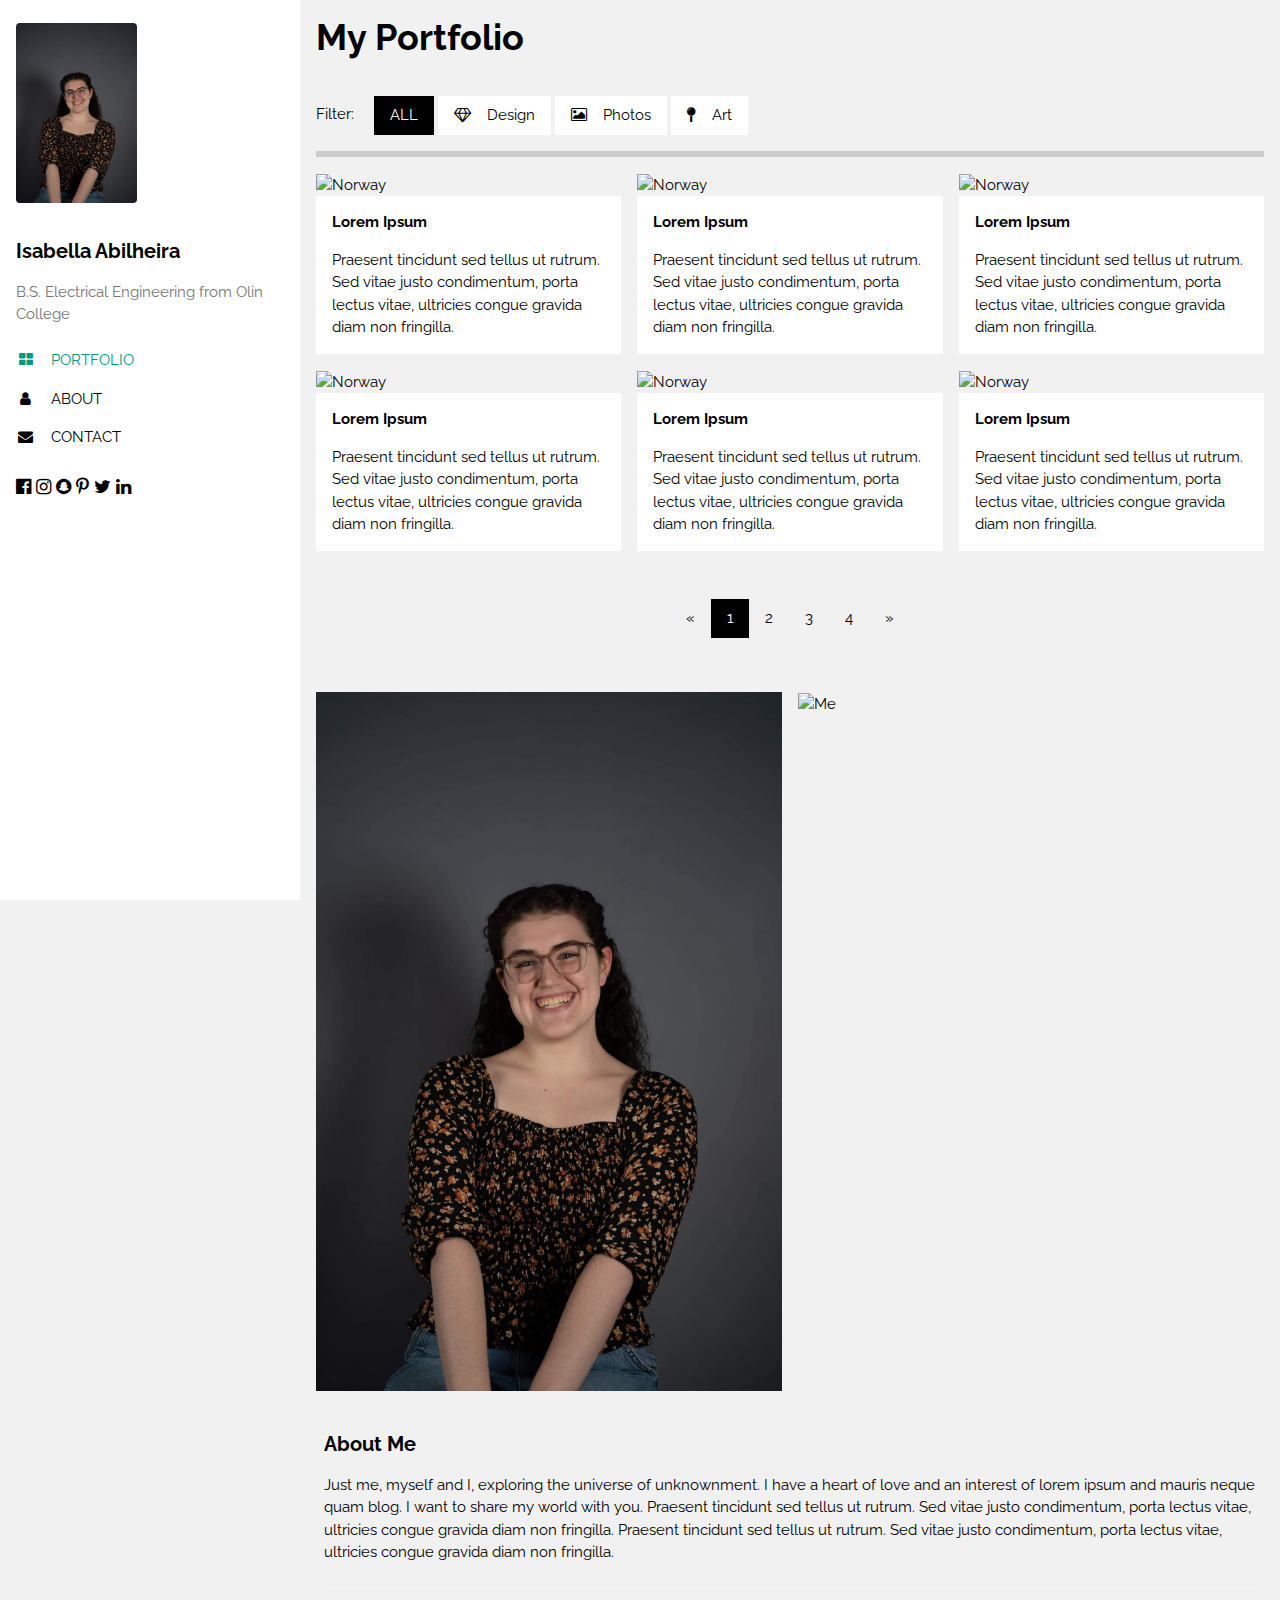
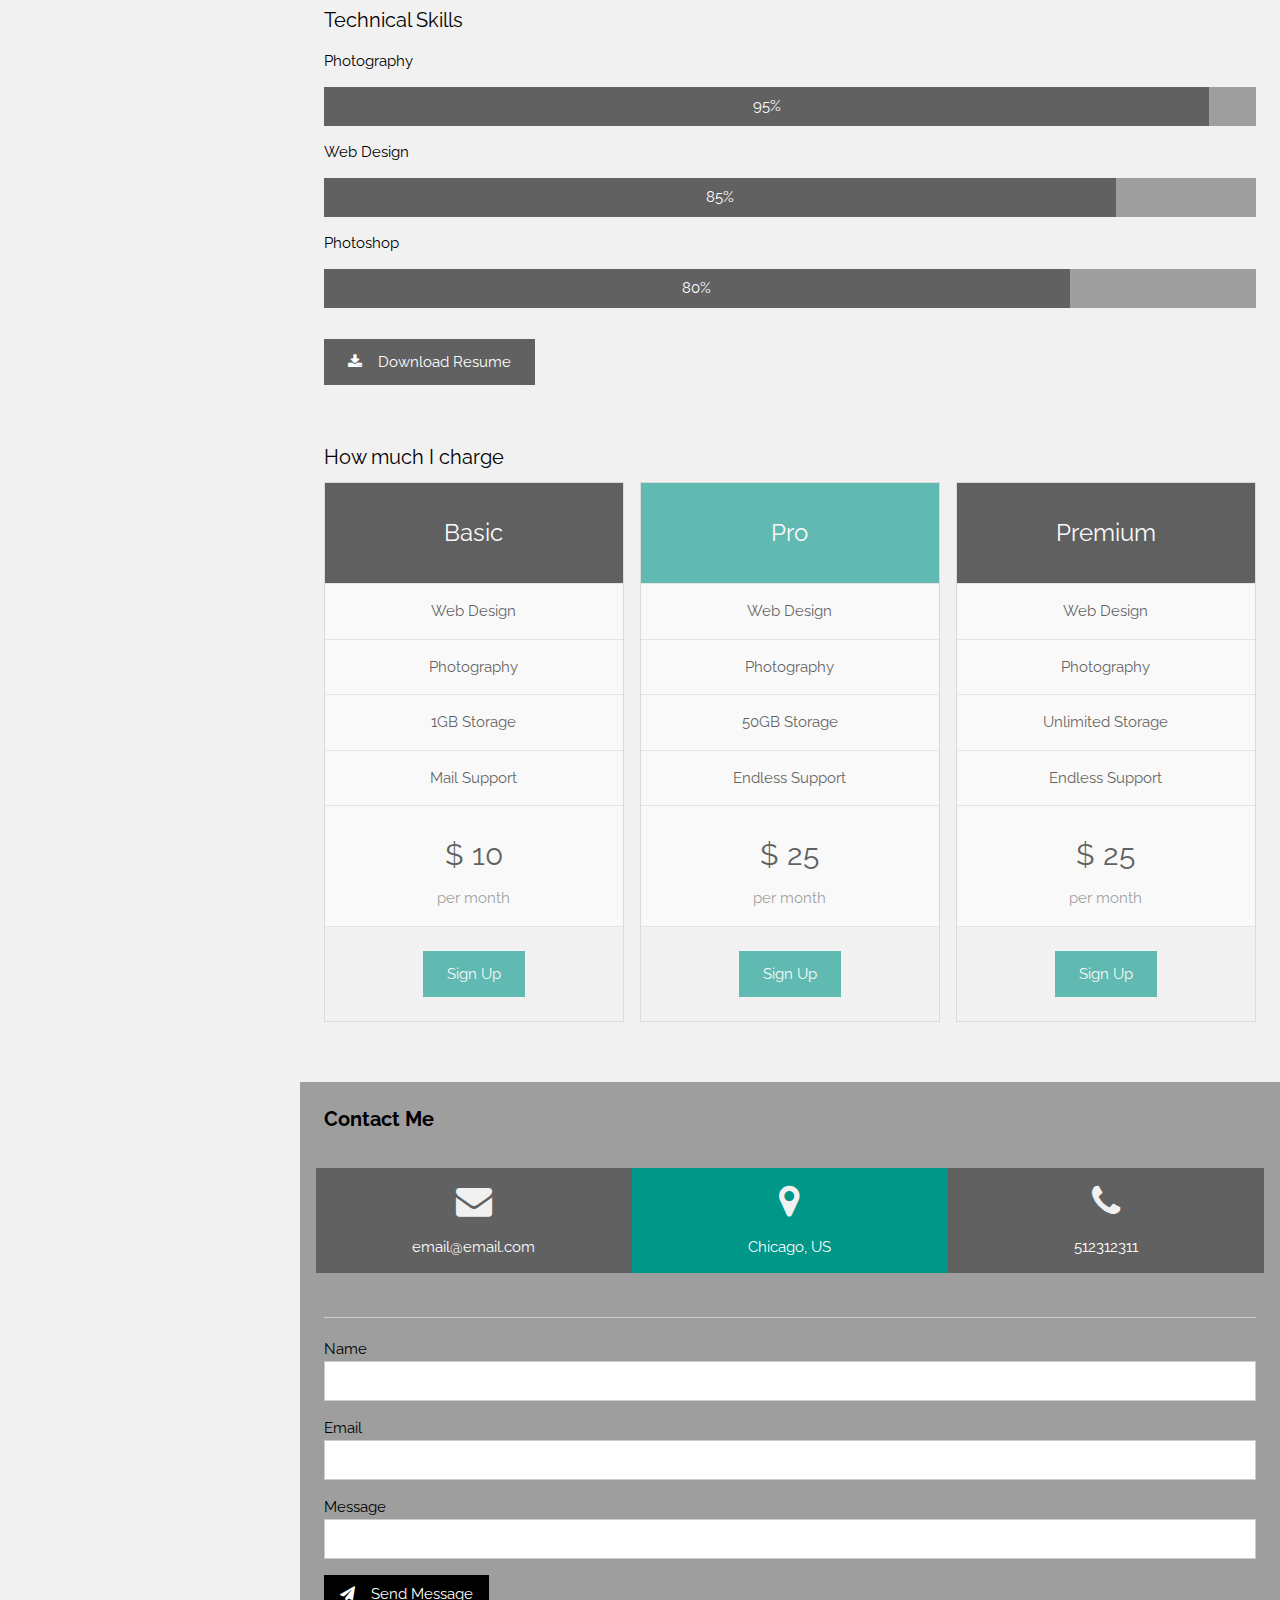
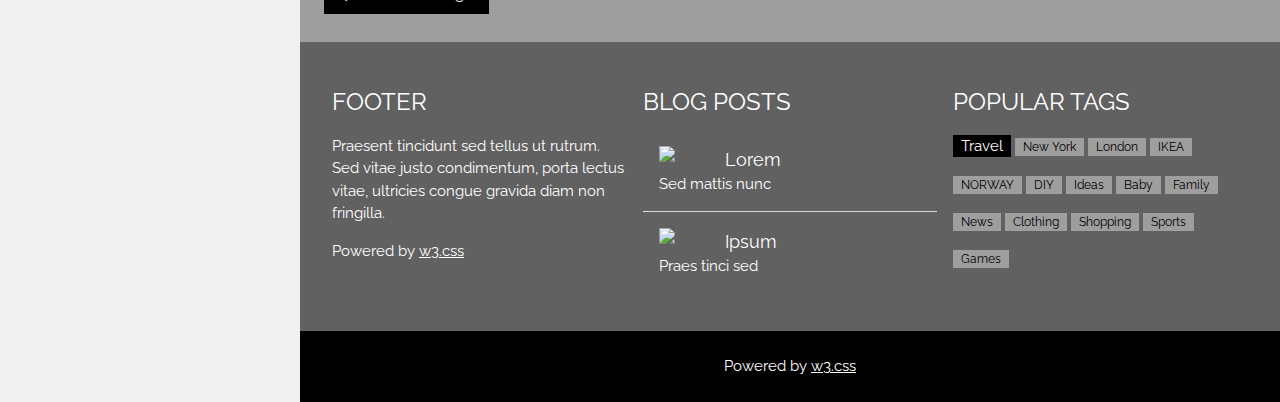
==== index.html @ 3850d52e "change alt text" ====
<!DOCTYPE html>
<html>
<head>
<title>IEA Portfolio</title>
<meta charset="UTF-8">
<meta name="viewport" content="width=device-width, initial-scale=1">
<link rel="stylesheet" href="https://www.w3schools.com/w3css/4/w3.css">
<link rel="stylesheet" href="https://fonts.googleapis.com/css?family=Raleway">
<link rel="stylesheet" href="https://cdnjs.cloudflare.com/ajax/libs/font-awesome/4.7.0/css/font-awesome.min.css">
<style>
body,h1,h2,h3,h4,h5,h6 {font-family: "Raleway", sans-serif}
</style>
</head>
<body class="w3-light-grey w3-content" style="max-width:1600px">

<!-- Sidebar/menu -->
<nav class="w3-sidebar w3-collapse w3-white w3-animate-left" style="z-index:3;width:300px;" id="mySidebar"><br>
  <div class="w3-container">
    <a href="#" onclick="w3_close()" class="w3-hide-large w3-right w3-jumbo w3-padding w3-hover-grey" title="close menu">
      <i class="fa fa-remove"></i>
    </a>
    <img src="/images/portrait.jpg" alt="Portrait" style="width:45%;" class="w3-round"><br><br>
    <h4><b>Isabella Abilheira</b></h4>
    <p class="w3-text-grey">B.S. Electrical Engineering from Olin College</p>
  </div>
  <div class="w3-bar-block">
    <a href="#portfolio" onclick="w3_close()" class="w3-bar-item w3-button w3-padding w3-text-teal"><i class="fa fa-th-large fa-fw w3-margin-right"></i>PORTFOLIO</a> 
    <a href="#about" onclick="w3_close()" class="w3-bar-item w3-button w3-padding"><i class="fa fa-user fa-fw w3-margin-right"></i>ABOUT</a> 
    <a href="#contact" onclick="w3_close()" class="w3-bar-item w3-button w3-padding"><i class="fa fa-envelope fa-fw w3-margin-right"></i>CONTACT</a>
  </div>
  <div class="w3-panel w3-large">
    <i class="fa fa-facebook-official w3-hover-opacity"></i>
    <i class="fa fa-instagram w3-hover-opacity"></i>
    <i class="fa fa-snapchat w3-hover-opacity"></i>
    <i class="fa fa-pinterest-p w3-hover-opacity"></i>
    <i class="fa fa-twitter w3-hover-opacity"></i>
    <i class="fa fa-linkedin w3-hover-opacity"></i>
  </div>
</nav>

<!-- Overlay effect when opening sidebar on small screens -->
<div class="w3-overlay w3-hide-large w3-animate-opacity" onclick="w3_close()" style="cursor:pointer" title="close side menu" id="myOverlay"></div>

<!-- !PAGE CONTENT! -->
<div class="w3-main" style="margin-left:300px">

  <!-- Header -->
  <header id="portfolio">
    <a href="#"><img src="/images/portrait.jpg" alt="Io" style="width:65px;" class="w3-circle w3-right w3-margin w3-hide-large w3-hover-opacity"></a>
    <span class="w3-button w3-hide-large w3-xxlarge w3-hover-text-grey" onclick="w3_open()"><i class="fa fa-bars"></i></span>
    <div class="w3-container">
    <h1><b>My Portfolio</b></h1>
    <div class="w3-section w3-bottombar w3-padding-16">
      <span class="w3-margin-right">Filter:</span> 
      <button class="w3-button w3-black">ALL</button>
      <button class="w3-button w3-white"><i class="fa fa-diamond w3-margin-right"></i>Design</button>
      <button class="w3-button w3-white w3-hide-small"><i class="fa fa-photo w3-margin-right"></i>Photos</button>
      <button class="w3-button w3-white w3-hide-small"><i class="fa fa-map-pin w3-margin-right"></i>Art</button>
    </div>
    </div>
  </header>
  
  <!-- First Photo Grid-->
  <div class="w3-row-padding">
    <div class="w3-third w3-container w3-margin-bottom">
      <img src="/w3images/mountains.jpg" alt="Norway" style="width:100%" class="w3-hover-opacity">
      <div class="w3-container w3-white">
        <p><b>Lorem Ipsum</b></p>
        <p>Praesent tincidunt sed tellus ut rutrum. Sed vitae justo condimentum, porta lectus vitae, ultricies congue gravida diam non fringilla.</p>
      </div>
    </div>
    <div class="w3-third w3-container w3-margin-bottom">
      <img src="/w3images/lights.jpg" alt="Norway" style="width:100%" class="w3-hover-opacity">
      <div class="w3-container w3-white">
        <p><b>Lorem Ipsum</b></p>
        <p>Praesent tincidunt sed tellus ut rutrum. Sed vitae justo condimentum, porta lectus vitae, ultricies congue gravida diam non fringilla.</p>
      </div>
    </div>
    <div class="w3-third w3-container">
      <img src="/w3images/nature.jpg" alt="Norway" style="width:100%" class="w3-hover-opacity">
      <div class="w3-container w3-white">
        <p><b>Lorem Ipsum</b></p>
        <p>Praesent tincidunt sed tellus ut rutrum. Sed vitae justo condimentum, porta lectus vitae, ultricies congue gravida diam non fringilla.</p>
      </div>
    </div>
  </div>
  
  <!-- Second Photo Grid-->
  <div class="w3-row-padding">
    <div class="w3-third w3-container w3-margin-bottom">
      <img src="/w3images/p1.jpg" alt="Norway" style="width:100%" class="w3-hover-opacity">
      <div class="w3-container w3-white">
        <p><b>Lorem Ipsum</b></p>
        <p>Praesent tincidunt sed tellus ut rutrum. Sed vitae justo condimentum, porta lectus vitae, ultricies congue gravida diam non fringilla.</p>
      </div>
    </div>
    <div class="w3-third w3-container w3-margin-bottom">
      <img src="/w3images/p2.jpg" alt="Norway" style="width:100%" class="w3-hover-opacity">
      <div class="w3-container w3-white">
        <p><b>Lorem Ipsum</b></p>
        <p>Praesent tincidunt sed tellus ut rutrum. Sed vitae justo condimentum, porta lectus vitae, ultricies congue gravida diam non fringilla.</p>
      </div>
    </div>
    <div class="w3-third w3-container">
      <img src="/w3images/p3.jpg" alt="Norway" style="width:100%" class="w3-hover-opacity">
      <div class="w3-container w3-white">
        <p><b>Lorem Ipsum</b></p>
        <p>Praesent tincidunt sed tellus ut rutrum. Sed vitae justo condimentum, porta lectus vitae, ultricies congue gravida diam non fringilla.</p>
      </div>
    </div>
  </div>

  <!-- Pagination -->
  <div class="w3-center w3-padding-32">
    <div class="w3-bar">
      <a href="#" class="w3-bar-item w3-button w3-hover-black">«</a>
      <a href="#" class="w3-bar-item w3-black w3-button">1</a>
      <a href="#" class="w3-bar-item w3-button w3-hover-black">2</a>
      <a href="#" class="w3-bar-item w3-button w3-hover-black">3</a>
      <a href="#" class="w3-bar-item w3-button w3-hover-black">4</a>
      <a href="#" class="w3-bar-item w3-button w3-hover-black">»</a>
    </div>
  </div>

  <!-- Images of Me -->
  <div class="w3-row-padding w3-padding-16" id="about">
    <div class="w3-col m6">
      <img src="/images/portrait.jpg" alt="Me" style="width:100%">
    </div>
    <div class="w3-col m6">
      <img src="/w3images/me2.jpg" alt="Me" style="width:100%">
    </div>
  </div>

  <div class="w3-container w3-padding-large" style="margin-bottom:32px">
    <h4><b>About Me</b></h4>
    <p>Just me, myself and I, exploring the universe of unknownment. I have a heart of love and an interest of lorem ipsum and mauris neque quam blog. I want to share my world with you. Praesent tincidunt sed tellus ut rutrum. Sed vitae justo condimentum, porta lectus vitae, ultricies congue gravida diam non fringilla. Praesent tincidunt sed tellus ut rutrum. Sed vitae justo condimentum, porta lectus vitae, ultricies congue gravida diam non fringilla.</p>
    <hr>
    
    <h4>Technical Skills</h4>
    <!-- Progress bars / Skills -->
    <p>Photography</p>
    <div class="w3-grey">
      <div class="w3-container w3-dark-grey w3-padding w3-center" style="width:95%">95%</div>
    </div>
    <p>Web Design</p>
    <div class="w3-grey">
      <div class="w3-container w3-dark-grey w3-padding w3-center" style="width:85%">85%</div>
    </div>
    <p>Photoshop</p>
    <div class="w3-grey">
      <div class="w3-container w3-dark-grey w3-padding w3-center" style="width:80%">80%</div>
    </div>
    <p>
      <button class="w3-button w3-dark-grey w3-padding-large w3-margin-top w3-margin-bottom">
        <i class="fa fa-download w3-margin-right"></i>Download Resume
      </button>
    </p>
    <hr>
    
    <h4>How much I charge</h4>
    <!-- Pricing Tables -->
    <div class="w3-row-padding" style="margin:0 -16px">
      <div class="w3-third w3-margin-bottom">
        <ul class="w3-ul w3-border w3-white w3-center w3-opacity w3-hover-opacity-off">
          <li class="w3-black w3-xlarge w3-padding-32">Basic</li>
          <li class="w3-padding-16">Web Design</li>
          <li class="w3-padding-16">Photography</li>
          <li class="w3-padding-16">1GB Storage</li>
          <li class="w3-padding-16">Mail Support</li>
          <li class="w3-padding-16">
            <h2>$ 10</h2>
            <span class="w3-opacity">per month</span>
          </li>
          <li class="w3-light-grey w3-padding-24">
            <button class="w3-button w3-teal w3-padding-large w3-hover-black">Sign Up</button>
          </li>
        </ul>
      </div>
      
      <div class="w3-third w3-margin-bottom">
        <ul class="w3-ul w3-border w3-white w3-center w3-opacity w3-hover-opacity-off">
          <li class="w3-teal w3-xlarge w3-padding-32">Pro</li>
          <li class="w3-padding-16">Web Design</li>
          <li class="w3-padding-16">Photography</li>
          <li class="w3-padding-16">50GB Storage</li>
          <li class="w3-padding-16">Endless Support</li>
          <li class="w3-padding-16">
            <h2>$ 25</h2>
            <span class="w3-opacity">per month</span>
          </li>
          <li class="w3-light-grey w3-padding-24">
            <button class="w3-button w3-teal w3-padding-large w3-hover-black">Sign Up</button>
          </li>
        </ul>
      </div>
      
      <div class="w3-third">
        <ul class="w3-ul w3-border w3-white w3-center w3-opacity w3-hover-opacity-off">
          <li class="w3-black w3-xlarge w3-padding-32">Premium</li>
          <li class="w3-padding-16">Web Design</li>
          <li class="w3-padding-16">Photography</li>
          <li class="w3-padding-16">Unlimited Storage</li>
          <li class="w3-padding-16">Endless Support</li>
          <li class="w3-padding-16">
            <h2>$ 25</h2>
            <span class="w3-opacity">per month</span>
          </li>
          <li class="w3-light-grey w3-padding-24">
            <button class="w3-button w3-teal w3-padding-large w3-hover-black">Sign Up</button>
          </li>
        </ul>
      </div>
    </div>
  </div>
  
  <!-- Contact Section -->
  <div class="w3-container w3-padding-large w3-grey">
    <h4 id="contact"><b>Contact Me</b></h4>
    <div class="w3-row-padding w3-center w3-padding-24" style="margin:0 -16px">
      <div class="w3-third w3-dark-grey">
        <p><i class="fa fa-envelope w3-xxlarge w3-text-light-grey"></i></p>
        <p>email@email.com</p>
      </div>
      <div class="w3-third w3-teal">
        <p><i class="fa fa-map-marker w3-xxlarge w3-text-light-grey"></i></p>
        <p>Chicago, US</p>
      </div>
      <div class="w3-third w3-dark-grey">
        <p><i class="fa fa-phone w3-xxlarge w3-text-light-grey"></i></p>
        <p>512312311</p>
      </div>
    </div>
    <hr class="w3-opacity">
    <form action="/action_page.php" target="_blank">
      <div class="w3-section">
        <label>Name</label>
        <input class="w3-input w3-border" type="text" name="Name" required>
      </div>
      <div class="w3-section">
        <label>Email</label>
        <input class="w3-input w3-border" type="text" name="Email" required>
      </div>
      <div class="w3-section">
        <label>Message</label>
        <input class="w3-input w3-border" type="text" name="Message" required>
      </div>
      <button type="submit" class="w3-button w3-black w3-margin-bottom"><i class="fa fa-paper-plane w3-margin-right"></i>Send Message</button>
    </form>
  </div>

  <!-- Footer -->
  <footer class="w3-container w3-padding-32 w3-dark-grey">
  <div class="w3-row-padding">
    <div class="w3-third">
      <h3>FOOTER</h3>
      <p>Praesent tincidunt sed tellus ut rutrum. Sed vitae justo condimentum, porta lectus vitae, ultricies congue gravida diam non fringilla.</p>
      <p>Powered by <a href="https://www.w3schools.com/w3css/default.asp" target="_blank">w3.css</a></p>
    </div>
  
    <div class="w3-third">
      <h3>BLOG POSTS</h3>
      <ul class="w3-ul w3-hoverable">
        <li class="w3-padding-16">
          <img src="/w3images/workshop.jpg" class="w3-left w3-margin-right" style="width:50px">
          <span class="w3-large">Lorem</span><br>
          <span>Sed mattis nunc</span>
        </li>
        <li class="w3-padding-16">
          <img src="/w3images/gondol.jpg" class="w3-left w3-margin-right" style="width:50px">
          <span class="w3-large">Ipsum</span><br>
          <span>Praes tinci sed</span>
        </li> 
      </ul>
    </div>

    <div class="w3-third">
      <h3>POPULAR TAGS</h3>
      <p>
        <span class="w3-tag w3-black w3-margin-bottom">Travel</span> <span class="w3-tag w3-grey w3-small w3-margin-bottom">New York</span> <span class="w3-tag w3-grey w3-small w3-margin-bottom">London</span>
        <span class="w3-tag w3-grey w3-small w3-margin-bottom">IKEA</span> <span class="w3-tag w3-grey w3-small w3-margin-bottom">NORWAY</span> <span class="w3-tag w3-grey w3-small w3-margin-bottom">DIY</span>
        <span class="w3-tag w3-grey w3-small w3-margin-bottom">Ideas</span> <span class="w3-tag w3-grey w3-small w3-margin-bottom">Baby</span> <span class="w3-tag w3-grey w3-small w3-margin-bottom">Family</span>
        <span class="w3-tag w3-grey w3-small w3-margin-bottom">News</span> <span class="w3-tag w3-grey w3-small w3-margin-bottom">Clothing</span> <span class="w3-tag w3-grey w3-small w3-margin-bottom">Shopping</span>
        <span class="w3-tag w3-grey w3-small w3-margin-bottom">Sports</span> <span class="w3-tag w3-grey w3-small w3-margin-bottom">Games</span>
      </p>
    </div>

  </div>
  </footer>
  
  <div class="w3-black w3-center w3-padding-24">Powered by <a href="https://www.w3schools.com/w3css/default.asp" title="W3.CSS" target="_blank" class="w3-hover-opacity">w3.css</a></div>

<!-- End page content -->
</div>

<script>
// Script to open and close sidebar
function w3_open() {
    document.getElementById("mySidebar").style.display = "block";
    document.getElementById("myOverlay").style.display = "block";
}
 
function w3_close() {
    document.getElementById("mySidebar").style.display = "none";
    document.getElementById("myOverlay").style.display = "none";
}
</script>

</body>
</html>
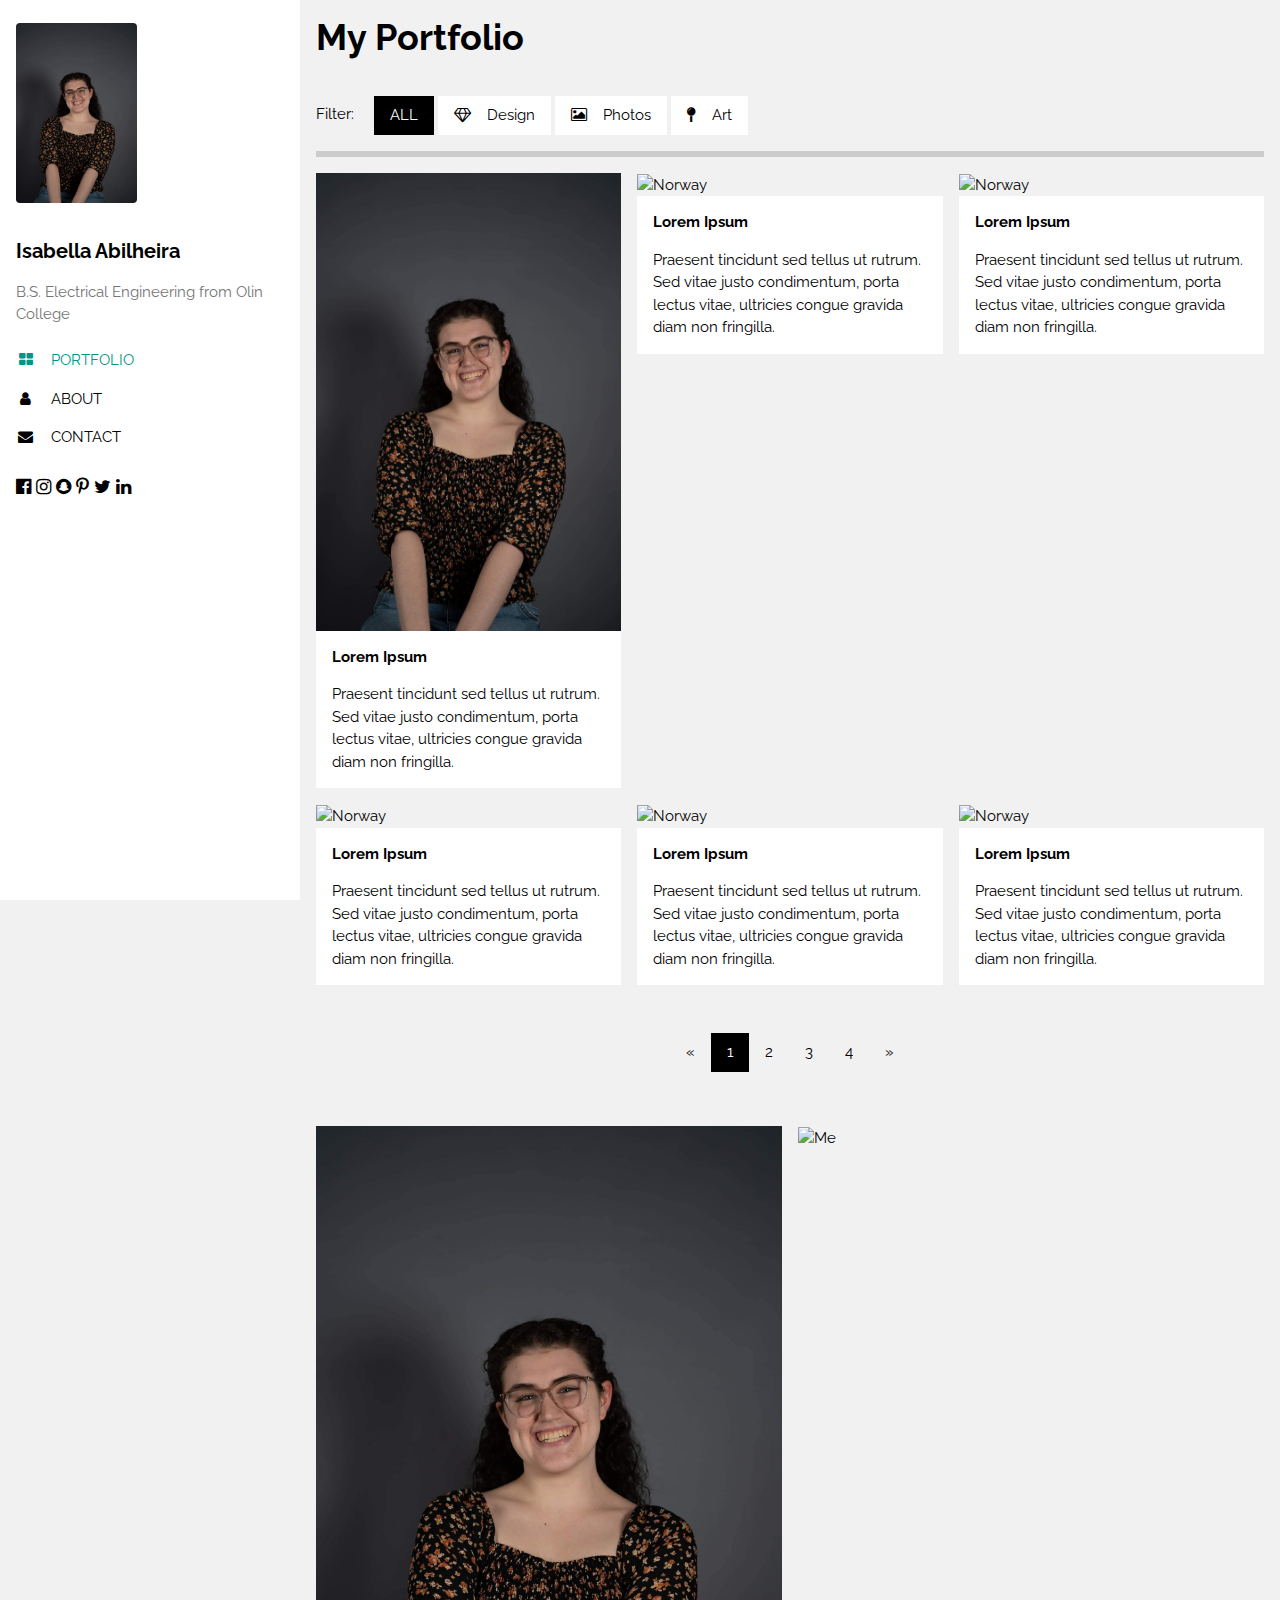
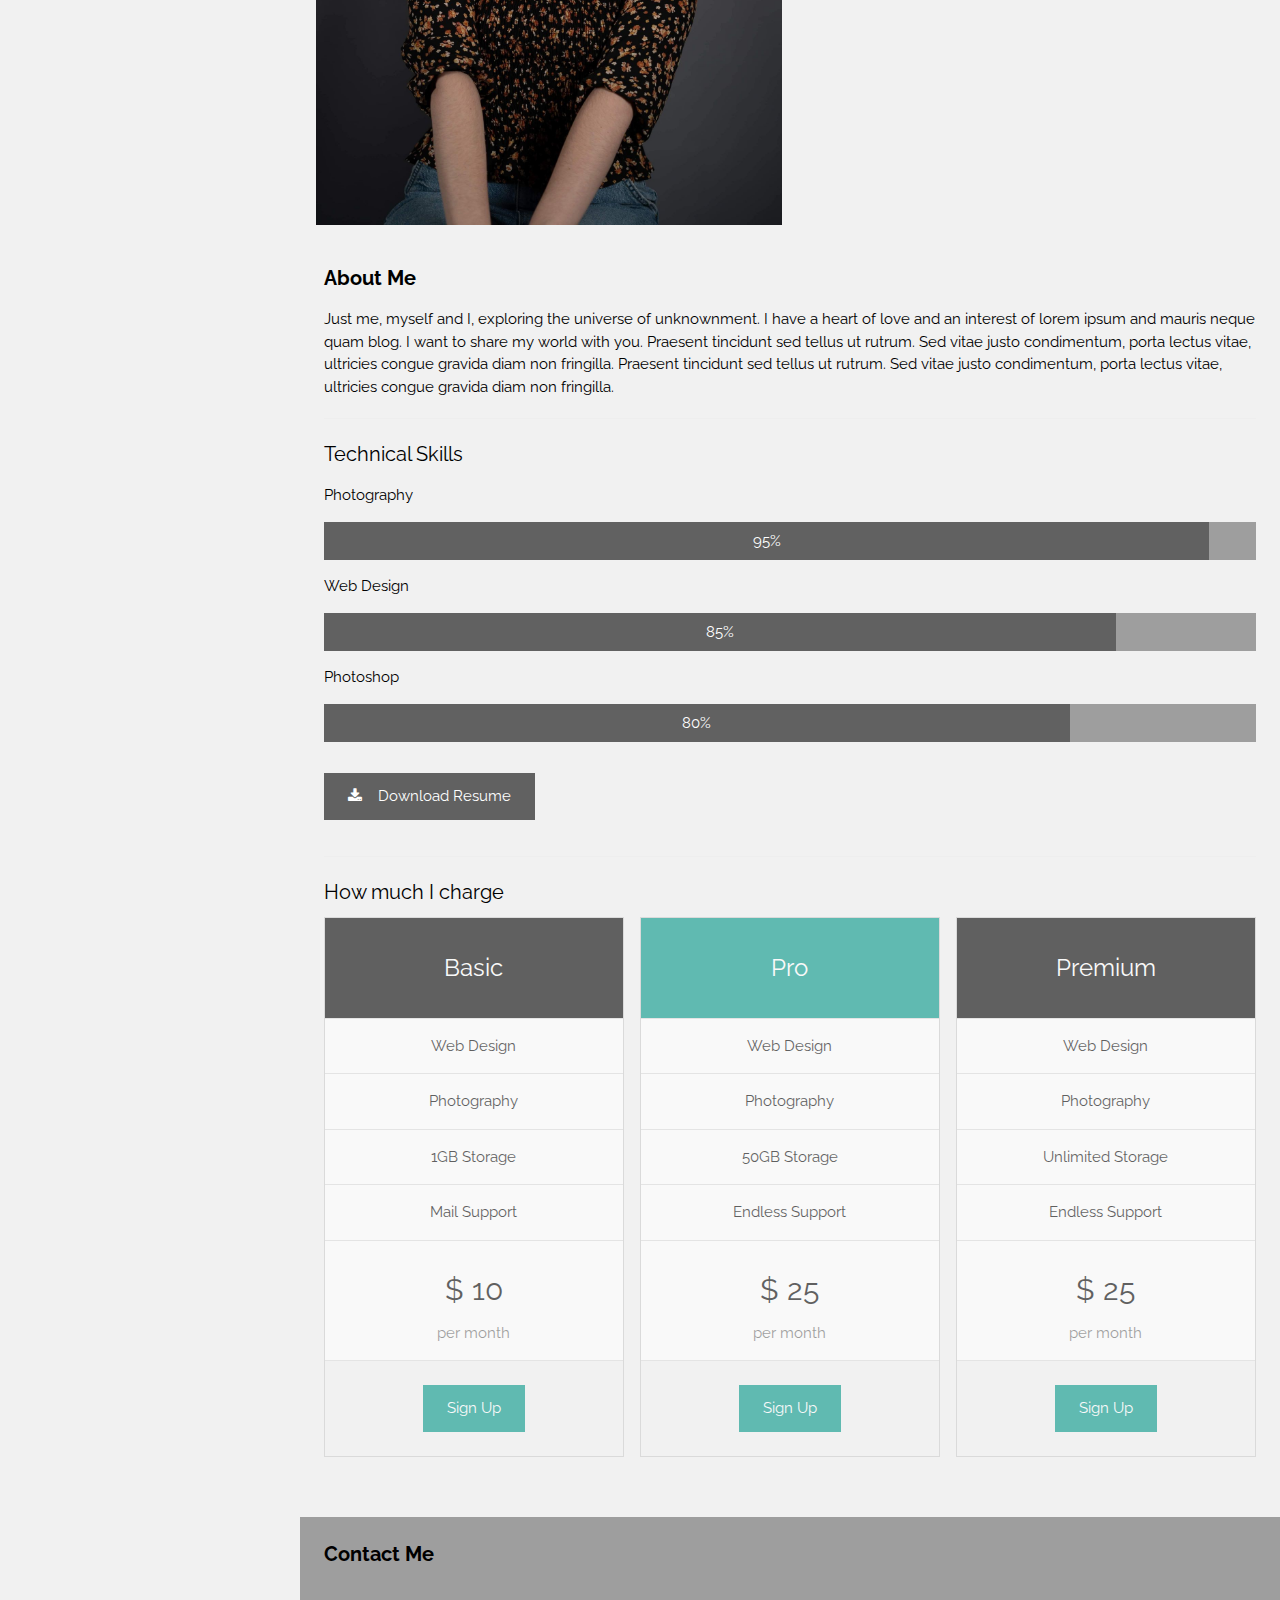
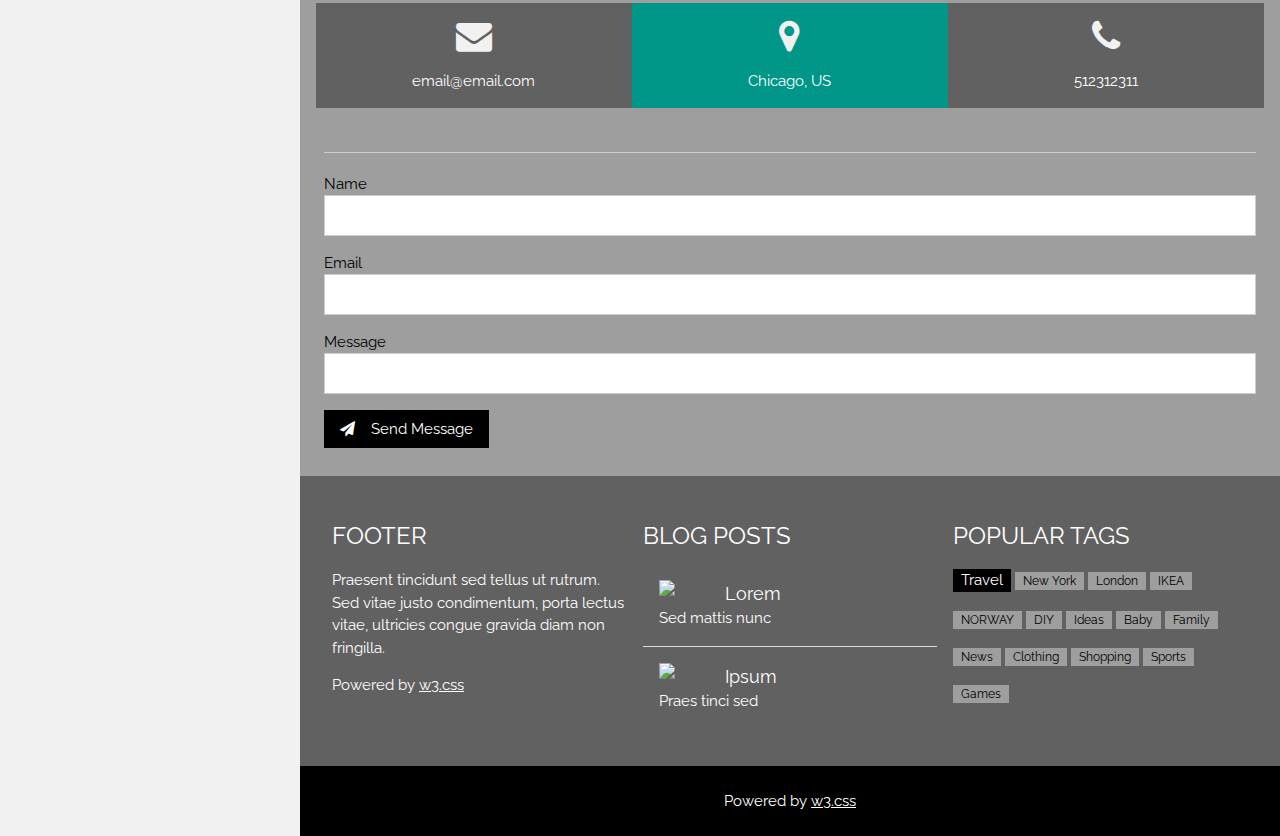
==== commit 884289af: "retry images" ====
--- a/index.html
+++ b/index.html
@@ -19,7 +19,7 @@
     <a href="#" onclick="w3_close()" class="w3-hide-large w3-right w3-jumbo w3-padding w3-hover-grey" title="close menu">
       <i class="fa fa-remove"></i>
     </a>
-    <img src="/images/portrait.jpg" alt="Portrait" style="width:45%;" class="w3-round"><br><br>
+    <img src="images/me.jpg" alt="Portrait" style="width:45%;" class="w3-round"><br><br>
     <h4><b>Isabella Abilheira</b></h4>
     <p class="w3-text-grey">B.S. Electrical Engineering from Olin College</p>
   </div>
@@ -46,7 +46,7 @@
 
   <!-- Header -->
   <header id="portfolio">
-    <a href="#"><img src="/images/portrait.jpg" alt="Io" style="width:65px;" class="w3-circle w3-right w3-margin w3-hide-large w3-hover-opacity"></a>
+    <a href="#"><img src="images/me.jpg" alt="Io" style="width:65px;" class="w3-circle w3-right w3-margin w3-hide-large w3-hover-opacity"></a>
     <span class="w3-button w3-hide-large w3-xxlarge w3-hover-text-grey" onclick="w3_open()"><i class="fa fa-bars"></i></span>
     <div class="w3-container">
     <h1><b>My Portfolio</b></h1>
@@ -63,7 +63,7 @@
   <!-- First Photo Grid-->
   <div class="w3-row-padding">
     <div class="w3-third w3-container w3-margin-bottom">
-      <img src="/w3images/mountains.jpg" alt="Norway" style="width:100%" class="w3-hover-opacity">
+      <img src="images/me2.jpeg" alt="Norway" style="width:100%" class="w3-hover-opacity">
       <div class="w3-container w3-white">
         <p><b>Lorem Ipsum</b></p>
         <p>Praesent tincidunt sed tellus ut rutrum. Sed vitae justo condimentum, porta lectus vitae, ultricies congue gravida diam non fringilla.</p>
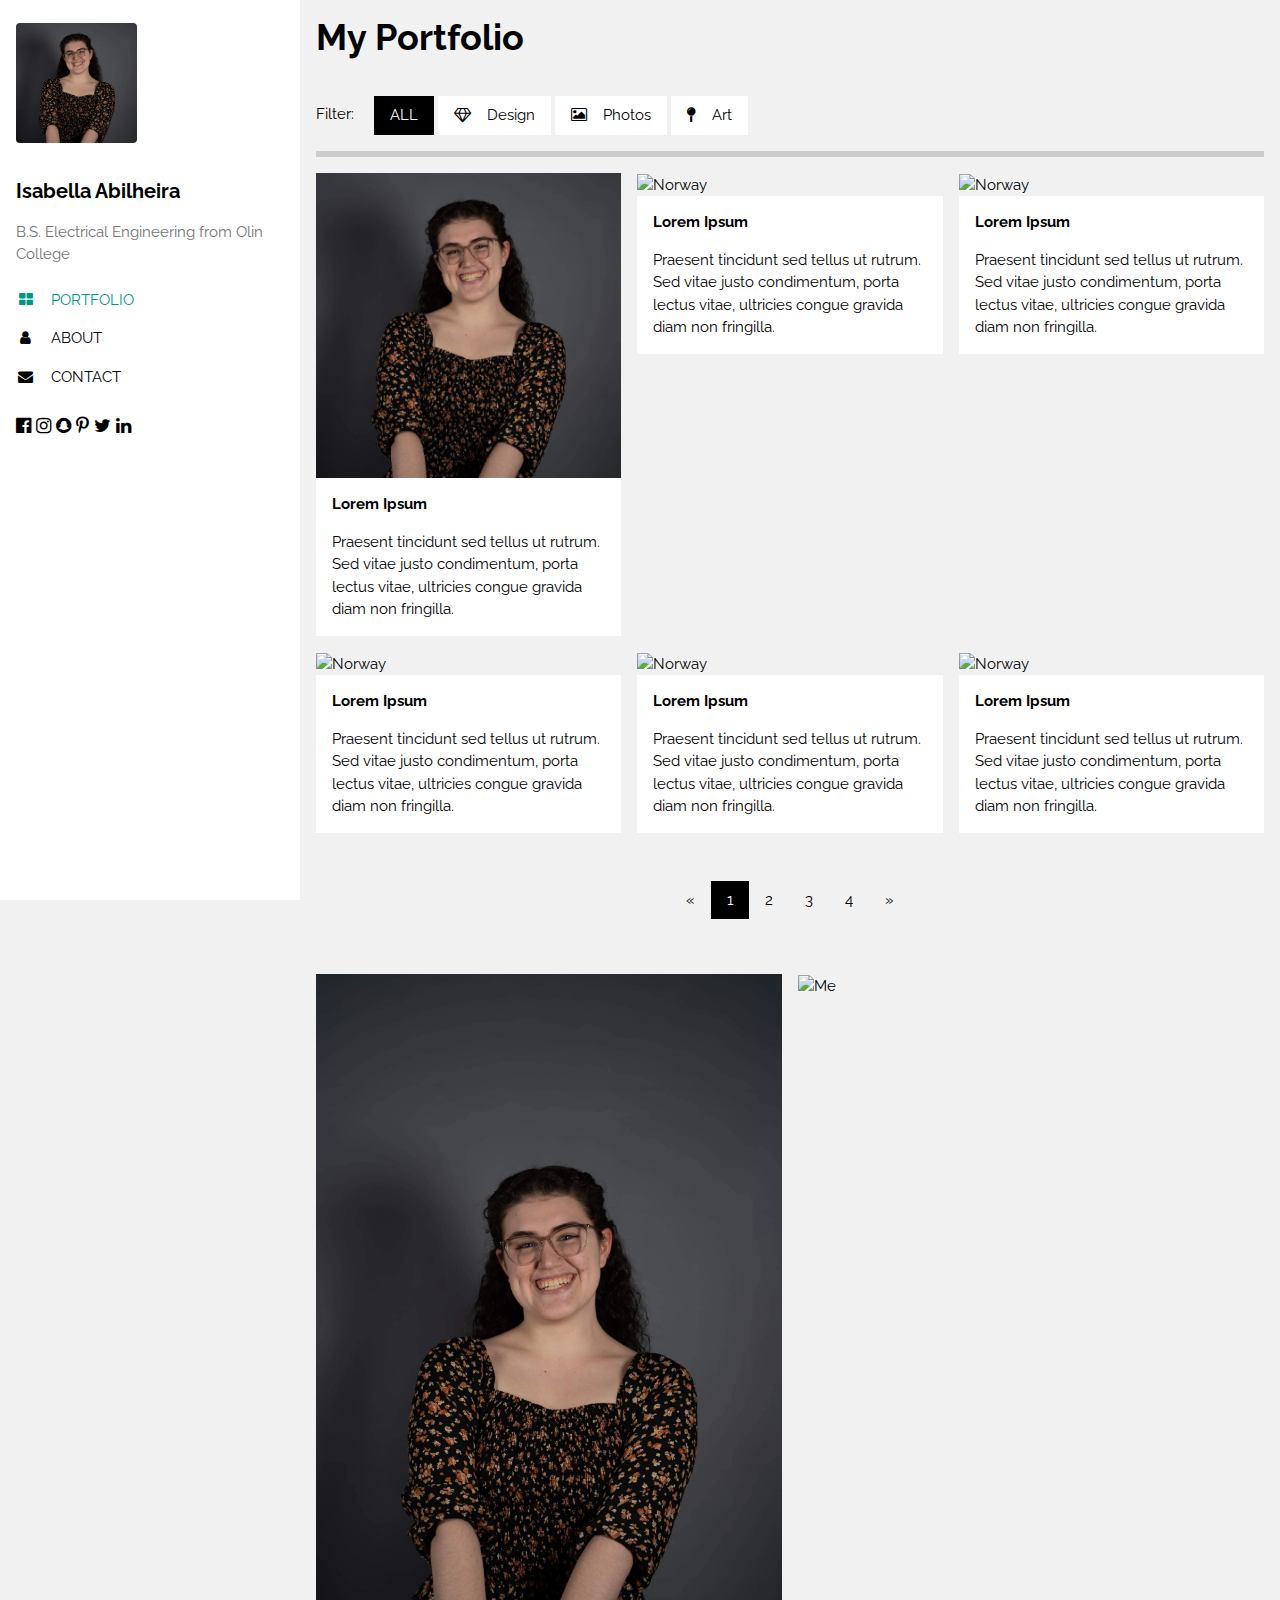
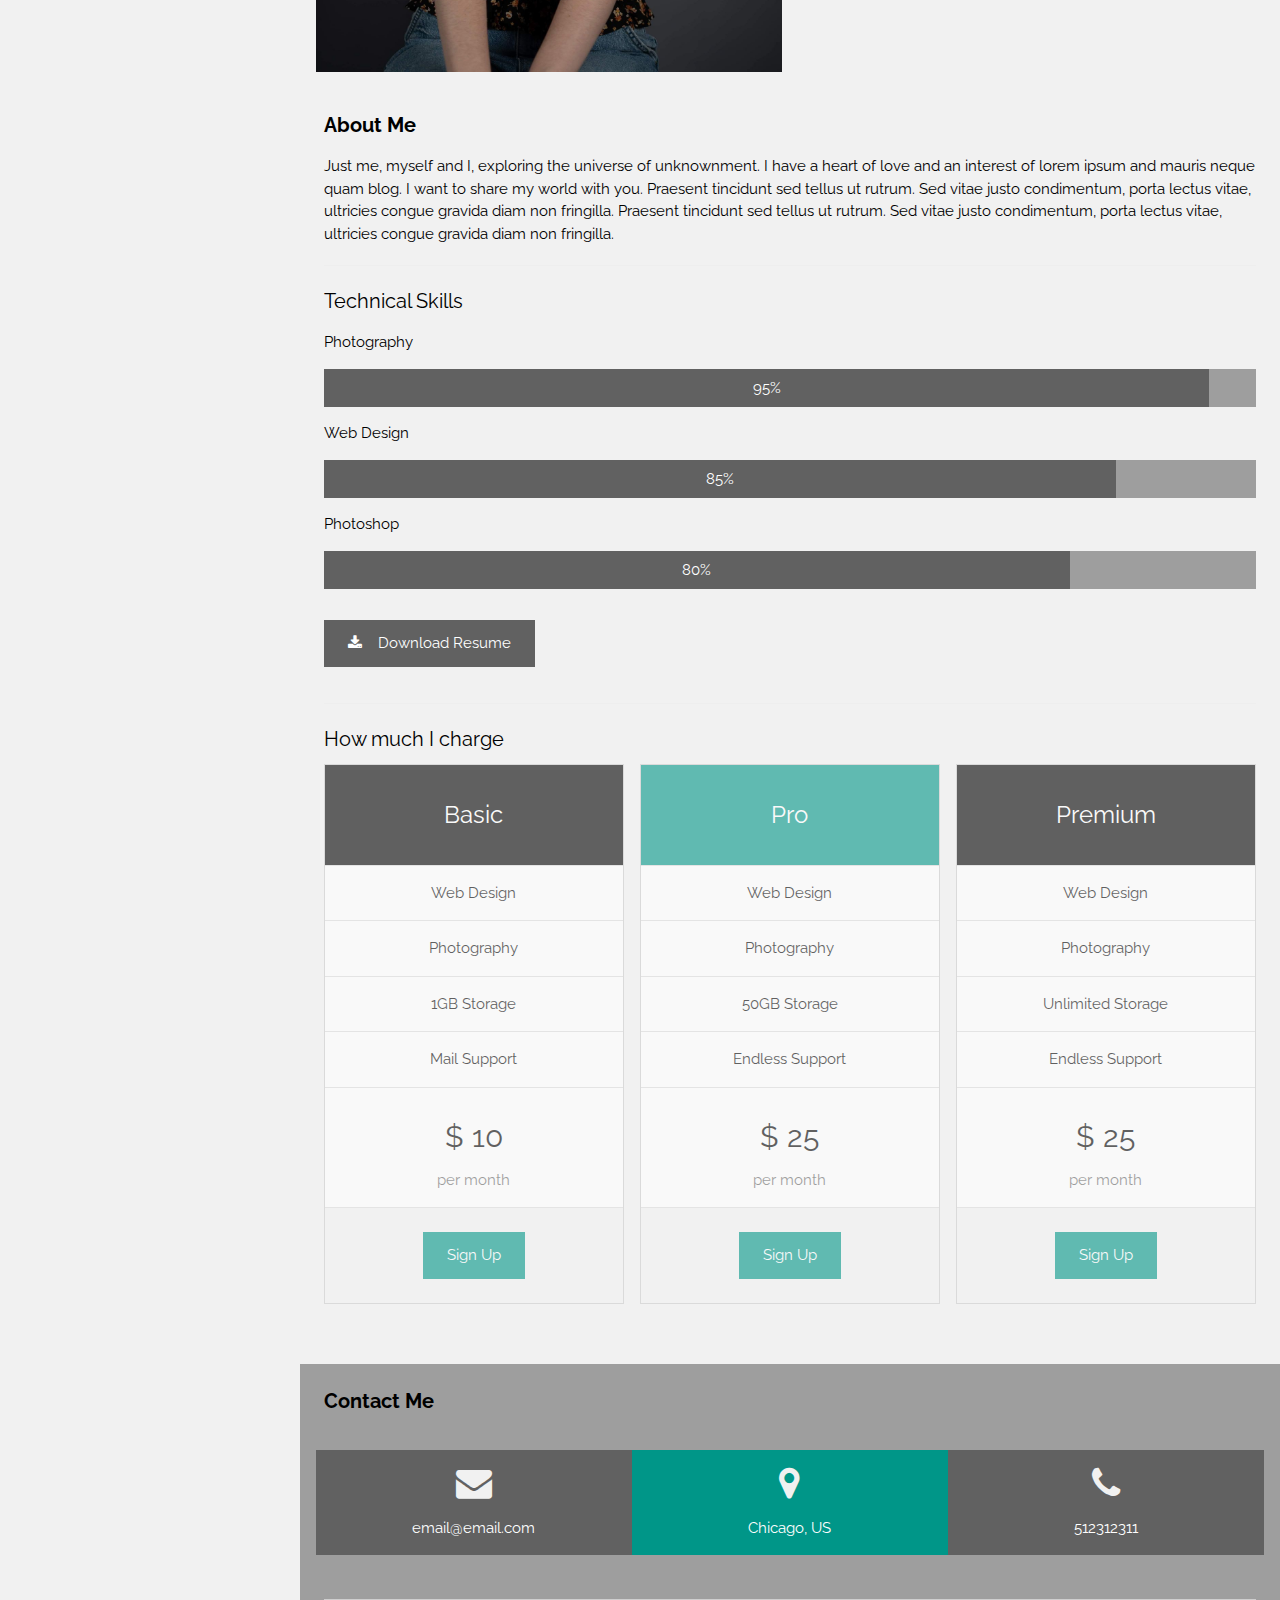
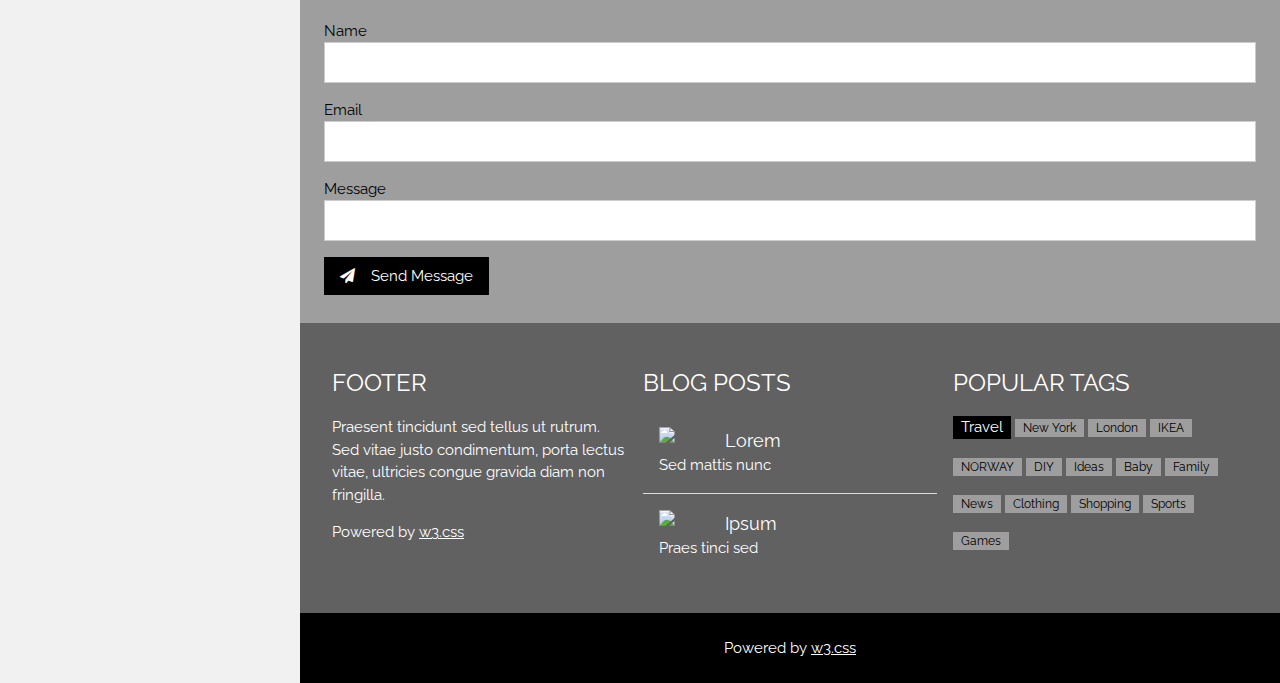
==== commit f422730f: "images fixed!" ====
--- a/index.html
+++ b/index.html
@@ -63,7 +63,7 @@
   <!-- First Photo Grid-->
   <div class="w3-row-padding">
     <div class="w3-third w3-container w3-margin-bottom">
-      <img src="images/me2.jpeg" alt="Norway" style="width:100%" class="w3-hover-opacity">
+      <img src="images/me.jpg" alt="Norway" style="width:100%" class="w3-hover-opacity">
       <div class="w3-container w3-white">
         <p><b>Lorem Ipsum</b></p>
         <p>Praesent tincidunt sed tellus ut rutrum. Sed vitae justo condimentum, porta lectus vitae, ultricies congue gravida diam non fringilla.</p>
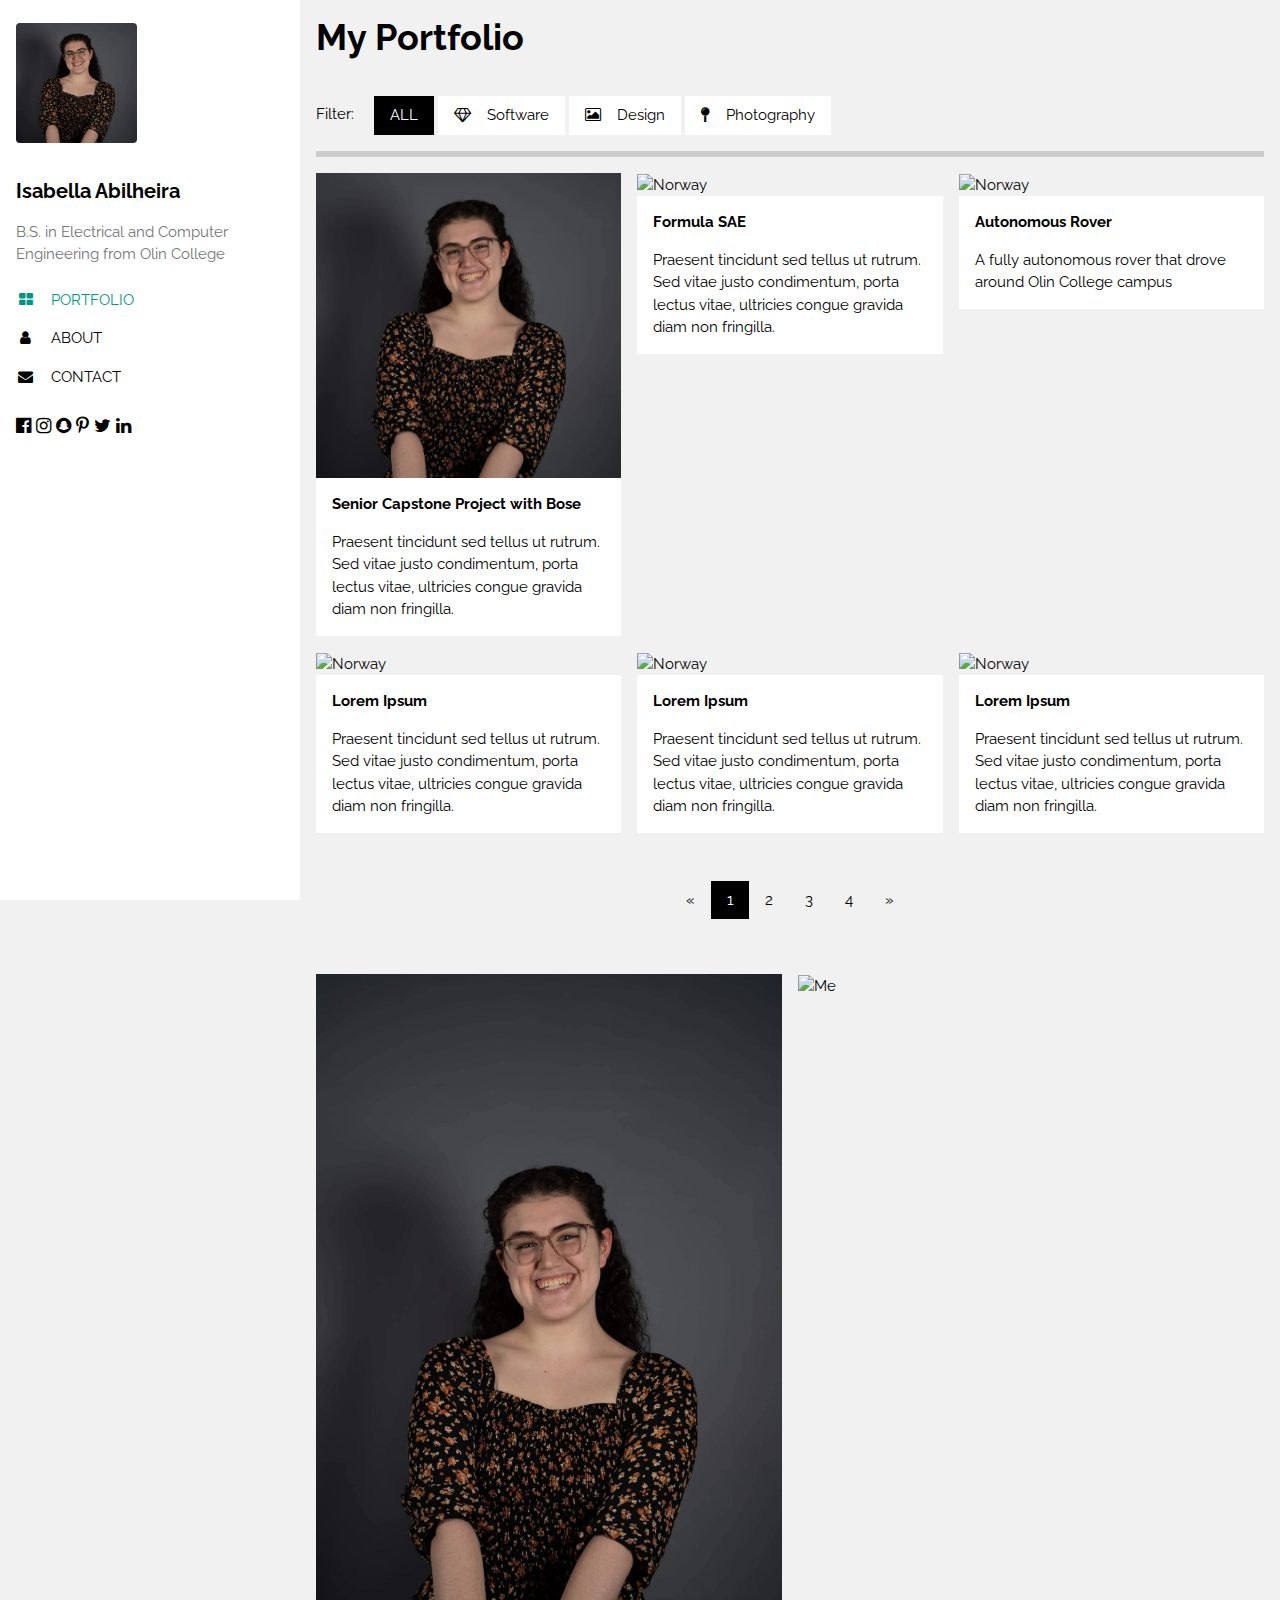
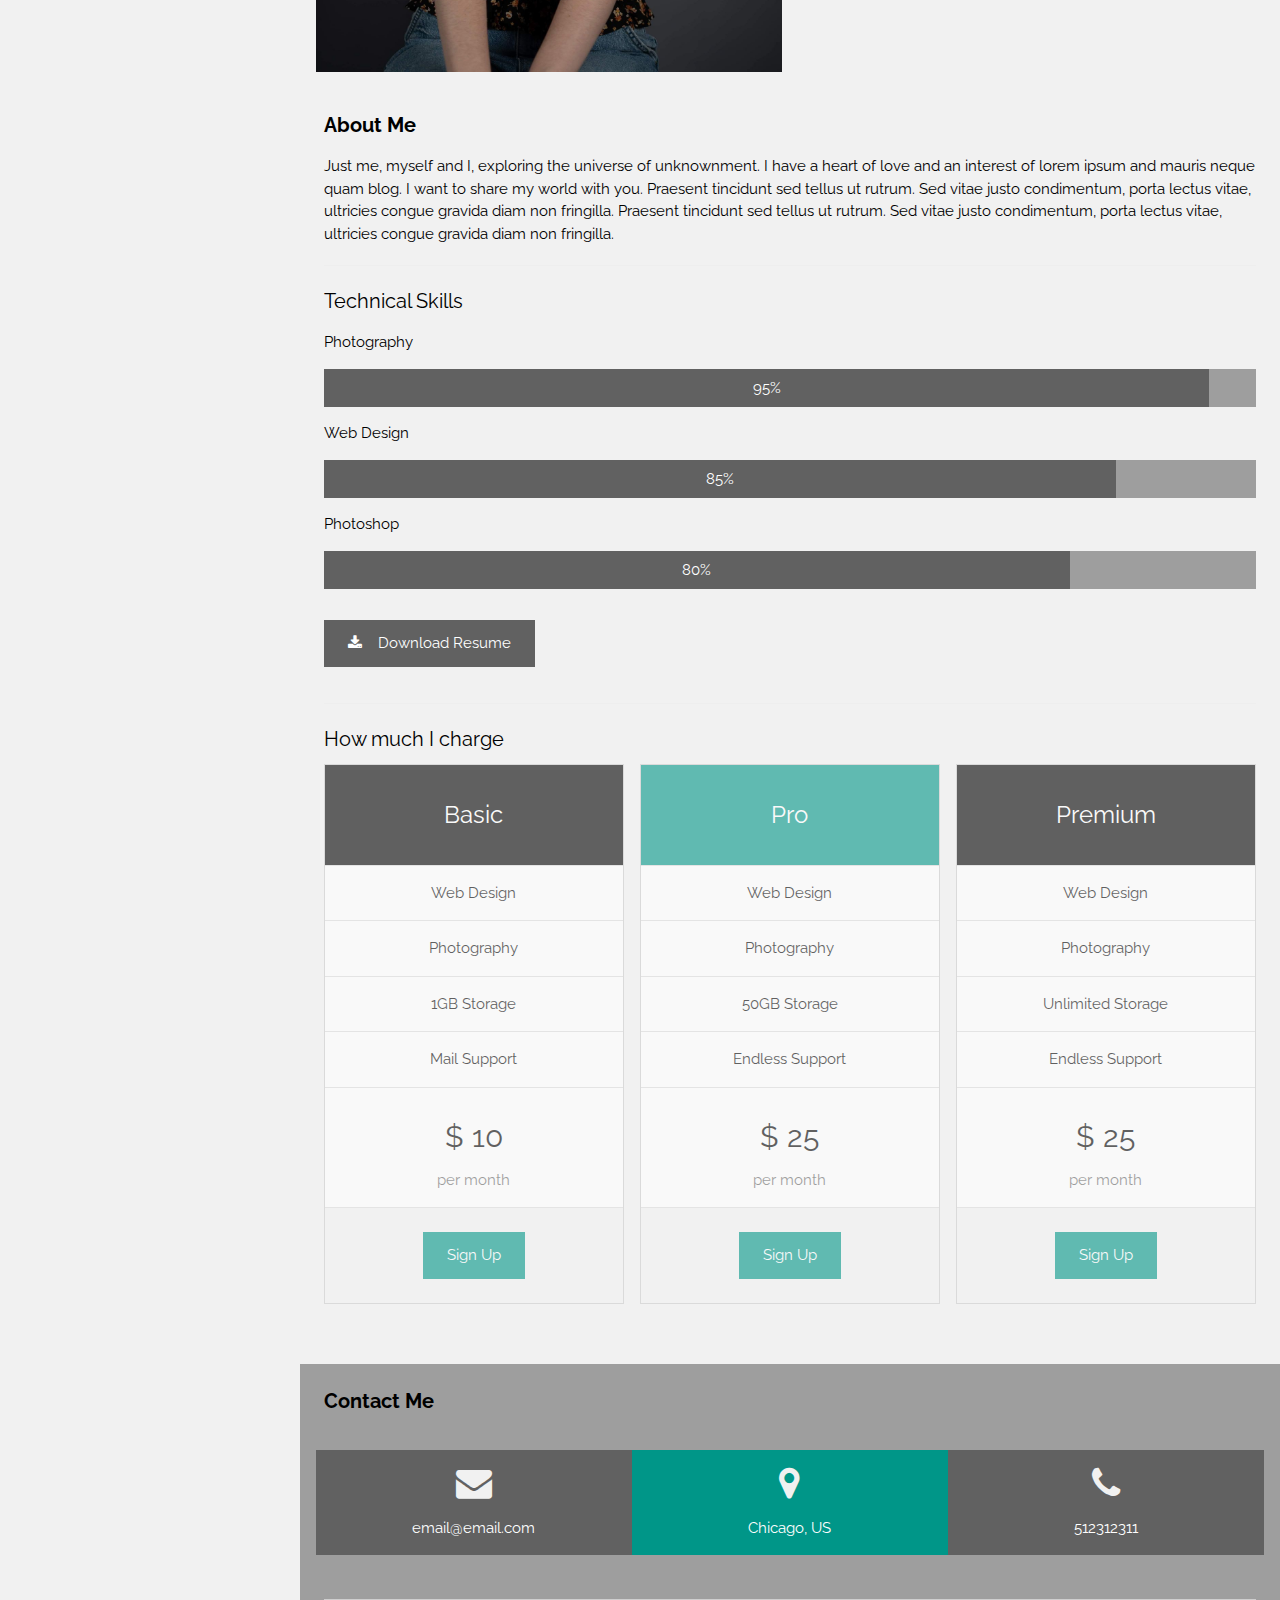
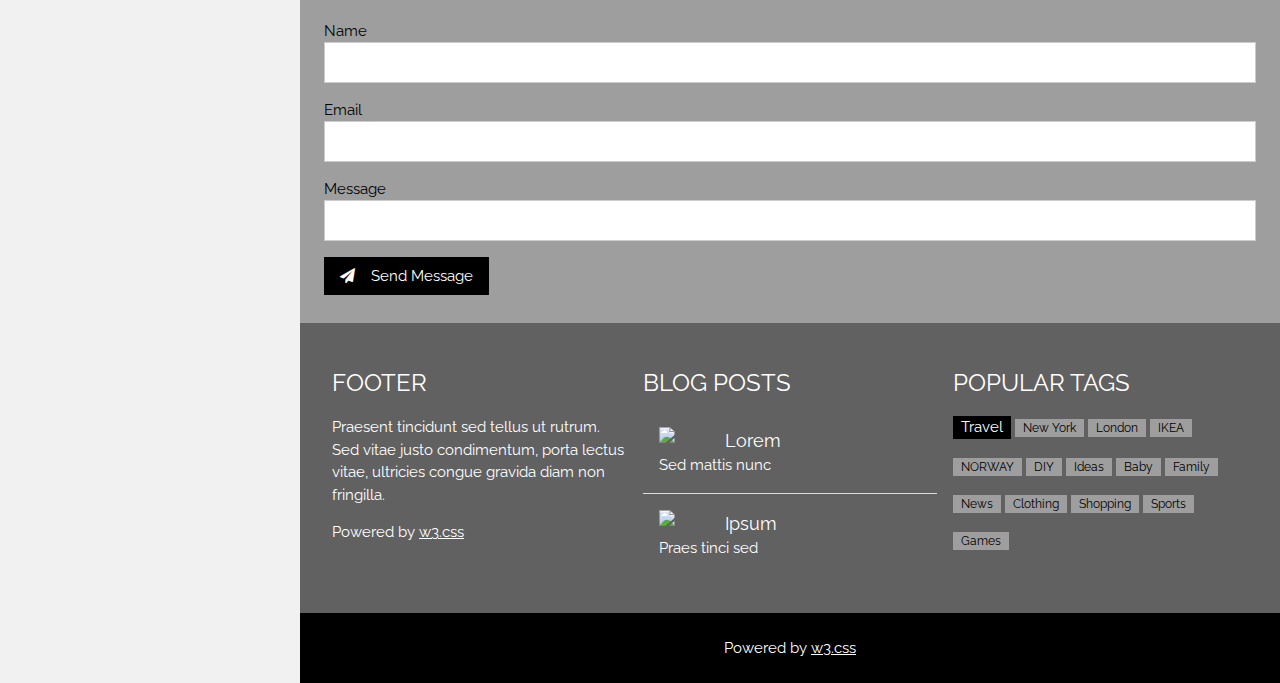
==== commit 11530f1f: "content outline" ====
--- a/index.html
+++ b/index.html
@@ -21,7 +21,7 @@
     </a>
     <img src="images/me.jpg" alt="Portrait" style="width:45%;" class="w3-round"><br><br>
     <h4><b>Isabella Abilheira</b></h4>
-    <p class="w3-text-grey">B.S. Electrical Engineering from Olin College</p>
+    <p class="w3-text-grey">B.S. in Electrical and Computer Engineering from Olin College</p>
   </div>
   <div class="w3-bar-block">
     <a href="#portfolio" onclick="w3_close()" class="w3-bar-item w3-button w3-padding w3-text-teal"><i class="fa fa-th-large fa-fw w3-margin-right"></i>PORTFOLIO</a> 
@@ -53,9 +53,9 @@
     <div class="w3-section w3-bottombar w3-padding-16">
       <span class="w3-margin-right">Filter:</span> 
       <button class="w3-button w3-black">ALL</button>
-      <button class="w3-button w3-white"><i class="fa fa-diamond w3-margin-right"></i>Design</button>
-      <button class="w3-button w3-white w3-hide-small"><i class="fa fa-photo w3-margin-right"></i>Photos</button>
-      <button class="w3-button w3-white w3-hide-small"><i class="fa fa-map-pin w3-margin-right"></i>Art</button>
+      <button class="w3-button w3-white"><i class="fa fa-diamond w3-margin-right"></i>Software</button>
+      <button class="w3-button w3-white w3-hide-small"><i class="fa fa-photo w3-margin-right"></i>Design</button>
+      <button class="w3-button w3-white w3-hide-small"><i class="fa fa-map-pin w3-margin-right"></i>Photography</button>
     </div>
     </div>
   </header>
@@ -65,22 +65,22 @@
     <div class="w3-third w3-container w3-margin-bottom">
       <img src="images/me.jpg" alt="Norway" style="width:100%" class="w3-hover-opacity">
       <div class="w3-container w3-white">
-        <p><b>Lorem Ipsum</b></p>
+        <p><b>Senior Capstone Project with Bose</b></p>
         <p>Praesent tincidunt sed tellus ut rutrum. Sed vitae justo condimentum, porta lectus vitae, ultricies congue gravida diam non fringilla.</p>
       </div>
     </div>
     <div class="w3-third w3-container w3-margin-bottom">
       <img src="/w3images/lights.jpg" alt="Norway" style="width:100%" class="w3-hover-opacity">
       <div class="w3-container w3-white">
-        <p><b>Lorem Ipsum</b></p>
+        <p><b>Formula SAE</b></p>
         <p>Praesent tincidunt sed tellus ut rutrum. Sed vitae justo condimentum, porta lectus vitae, ultricies congue gravida diam non fringilla.</p>
       </div>
     </div>
     <div class="w3-third w3-container">
       <img src="/w3images/nature.jpg" alt="Norway" style="width:100%" class="w3-hover-opacity">
       <div class="w3-container w3-white">
-        <p><b>Lorem Ipsum</b></p>
-        <p>Praesent tincidunt sed tellus ut rutrum. Sed vitae justo condimentum, porta lectus vitae, ultricies congue gravida diam non fringilla.</p>
+        <p><b>Autonomous Rover</b></p>
+        <p>A fully autonomous rover that drove around Olin College campus</p>
       </div>
     </div>
   </div>
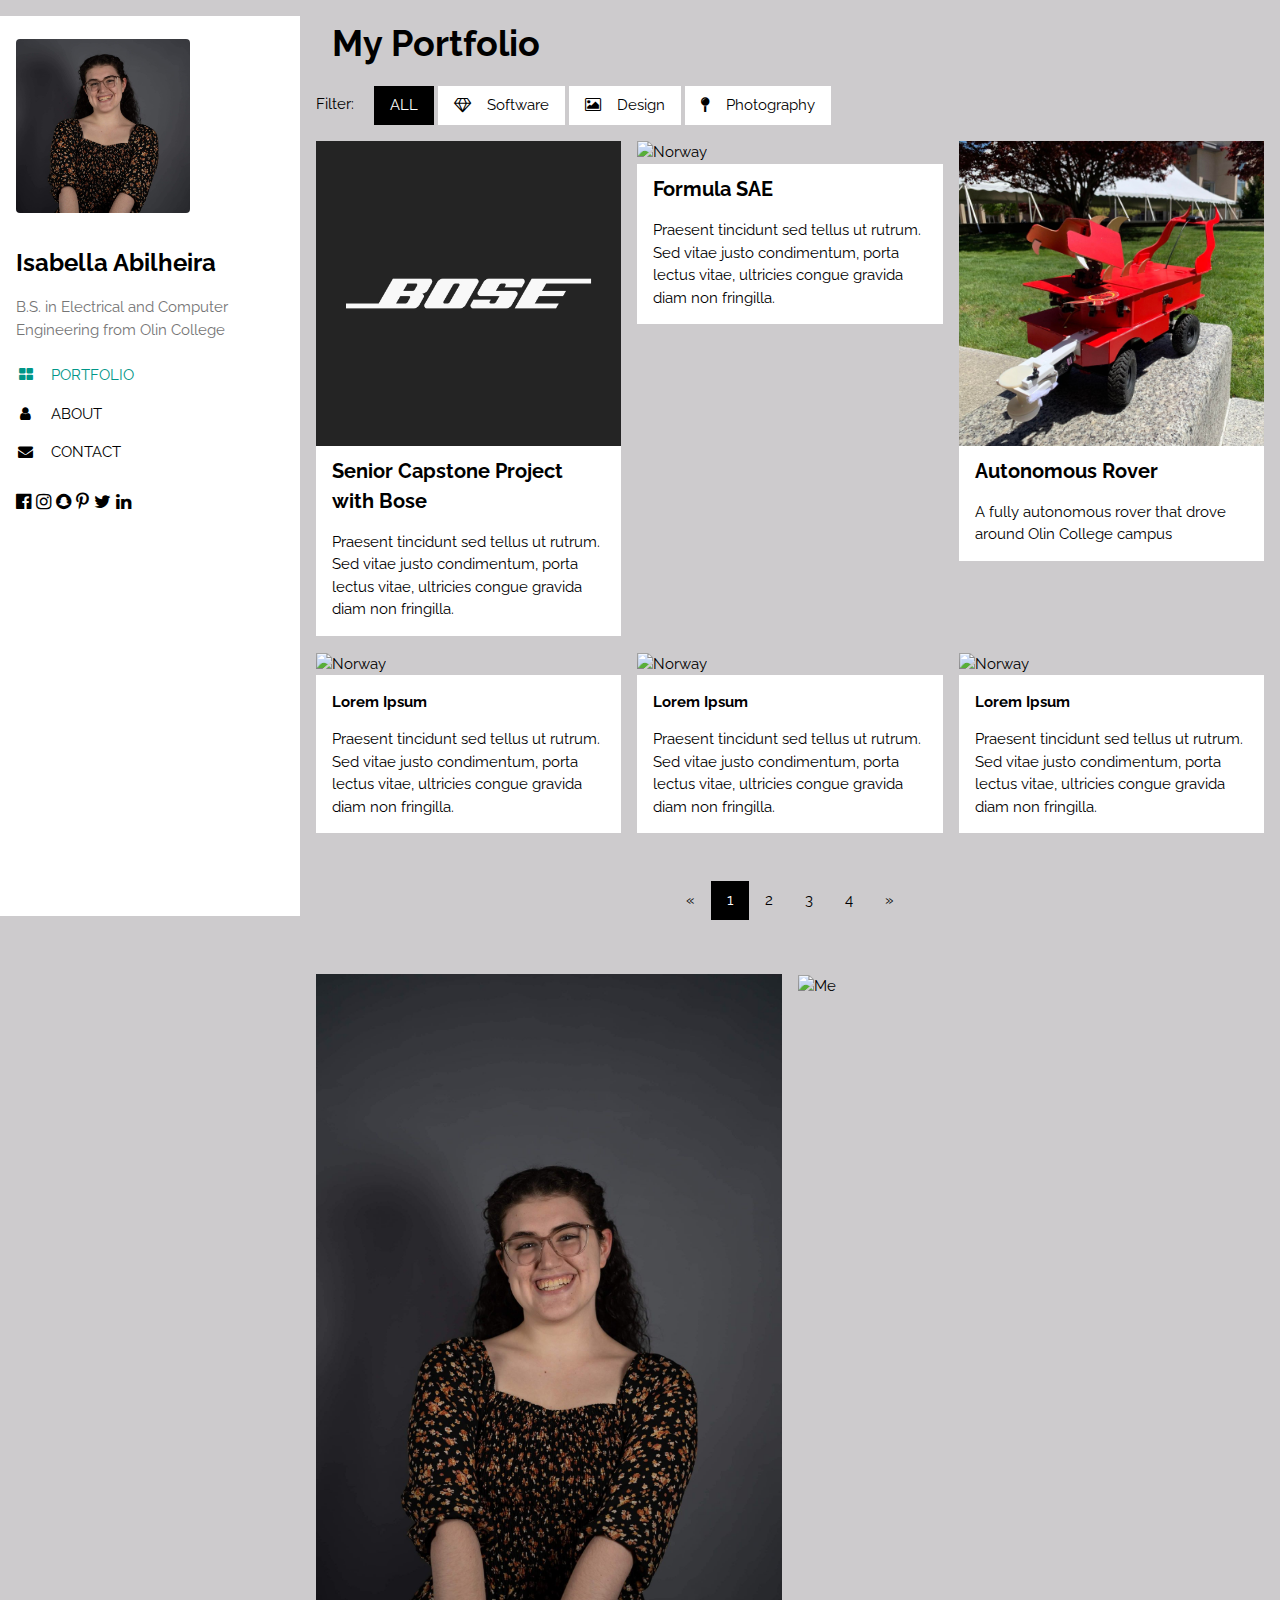
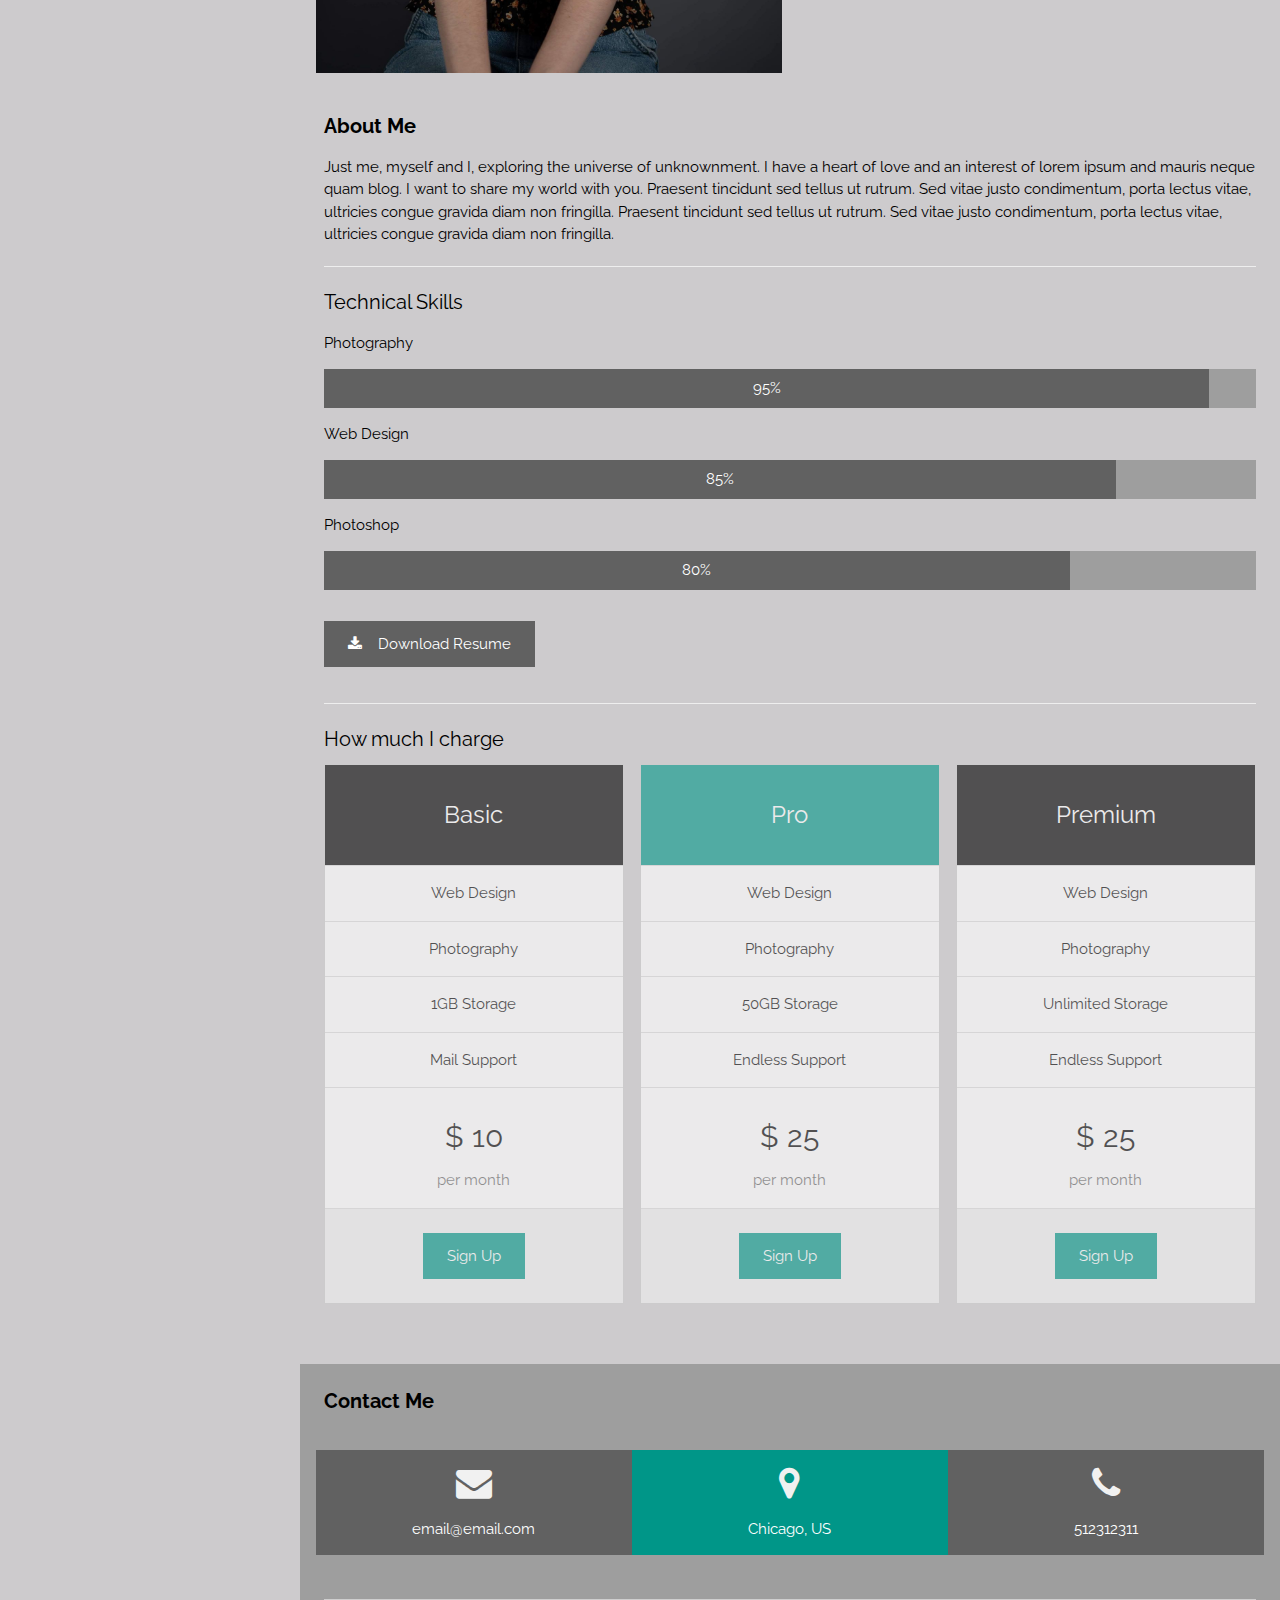
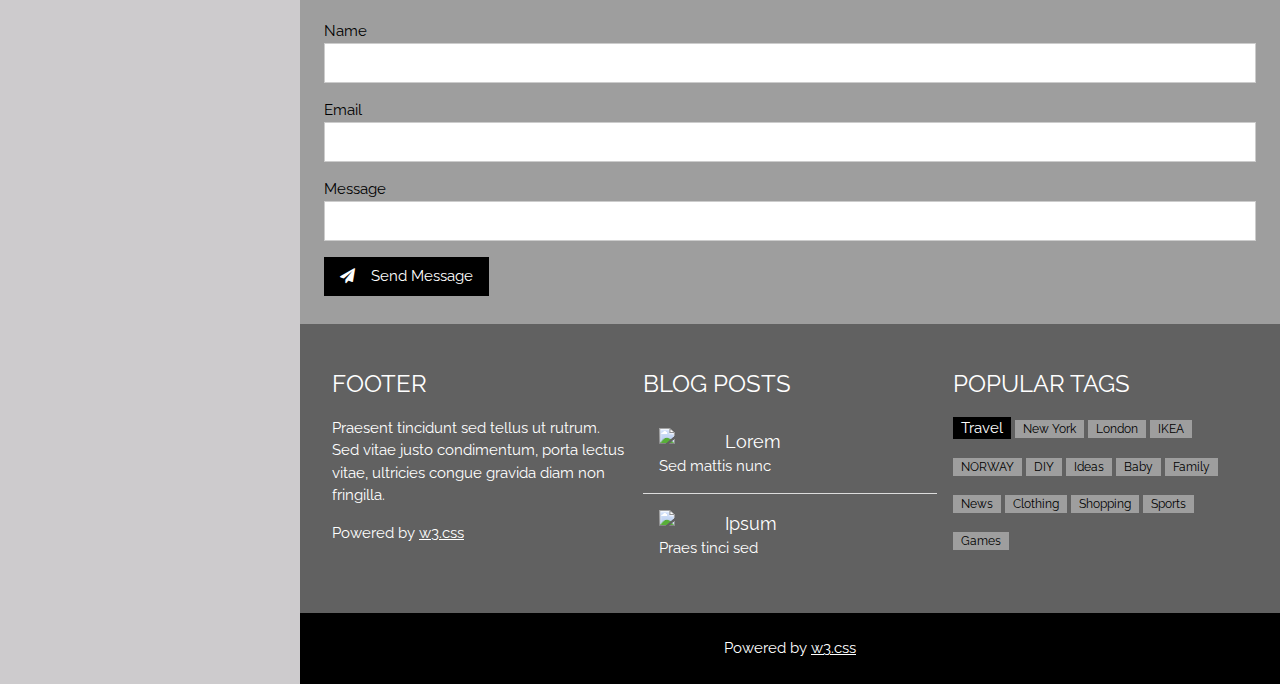
==== commit be4dc7c8: "home page outline complete" ====
--- a/index.html
+++ b/index.html
@@ -1,7 +1,7 @@
 <!DOCTYPE html>
 <html>
 <head>
-<title>IEA Portfolio</title>
+<title>Isabella Abilhei Portfolio</title>
 <meta charset="UTF-8">
 <meta name="viewport" content="width=device-width, initial-scale=1">
 <link rel="stylesheet" href="https://www.w3schools.com/w3css/4/w3.css">
@@ -11,7 +11,7 @@
 body,h1,h2,h3,h4,h5,h6 {font-family: "Raleway", sans-serif}
 </style>
 </head>
-<body class="w3-light-grey w3-content" style="max-width:1600px">
+<body class="w3-content" style="max-width:1600px; background-color:#CDCBCD;">
 
 <!-- Sidebar/menu -->
 <nav class="w3-sidebar w3-collapse w3-white w3-animate-left" style="z-index:3;width:300px;" id="mySidebar"><br>
@@ -19,8 +19,8 @@
     <a href="#" onclick="w3_close()" class="w3-hide-large w3-right w3-jumbo w3-padding w3-hover-grey" title="close menu">
       <i class="fa fa-remove"></i>
     </a>
-    <img src="images/me.jpg" alt="Portrait" style="width:45%;" class="w3-round"><br><br>
-    <h4><b>Isabella Abilheira</b></h4>
+    <img src="portrait/me.jpg" alt="Portrait" style="width:65%;" class="w3-round"><br><br>
+    <h3><b>Isabella Abilheira</b></h3>
     <p class="w3-text-grey">B.S. in Electrical and Computer Engineering from Olin College</p>
   </div>
   <div class="w3-bar-block">
@@ -46,11 +46,13 @@
 
   <!-- Header -->
   <header id="portfolio">
-    <a href="#"><img src="images/me.jpg" alt="Io" style="width:65px;" class="w3-circle w3-right w3-margin w3-hide-large w3-hover-opacity"></a>
+    <a href="#"><img src="portrait/me.jpg" alt="Io" style="width:65px;" class="w3-circle w3-right w3-margin w3-hide-large w3-hover-opacity"></a>
     <span class="w3-button w3-hide-large w3-xxlarge w3-hover-text-grey" onclick="w3_open()"><i class="fa fa-bars"></i></span>
-    <div class="w3-container">
-    <h1><b>My Portfolio</b></h1>
-    <div class="w3-section w3-bottombar w3-padding-16">
+    <div class="w3-margin w3-margin-top">
+      <div class="w3-margin">
+        <h1><b>My Portfolio</b></h1>
+      </div>
+    <div class="w3-section w3-margin-top" >
       <span class="w3-margin-right">Filter:</span> 
       <button class="w3-button w3-black">ALL</button>
       <button class="w3-button w3-white"><i class="fa fa-diamond w3-margin-right"></i>Software</button>
@@ -63,23 +65,23 @@
   <!-- First Photo Grid-->
   <div class="w3-row-padding">
     <div class="w3-third w3-container w3-margin-bottom">
-      <img src="images/me.jpg" alt="Norway" style="width:100%" class="w3-hover-opacity">
-      <div class="w3-container w3-white">
-        <p><b>Senior Capstone Project with Bose</b></p>
+      <img src="bose/images/bose_logo.jpg" alt="Norway" style="width:100%" class="w3-hover-opacity">
+      <div class="w3-container w3-white">
+        <h4><b>Senior Capstone Project with Bose</b></h4>
         <p>Praesent tincidunt sed tellus ut rutrum. Sed vitae justo condimentum, porta lectus vitae, ultricies congue gravida diam non fringilla.</p>
       </div>
     </div>
     <div class="w3-third w3-container w3-margin-bottom">
-      <img src="/w3images/lights.jpg" alt="Norway" style="width:100%" class="w3-hover-opacity">
-      <div class="w3-container w3-white">
-        <p><b>Formula SAE</b></p>
+      <img src="formula/images/car.jpg" alt="Norway" style="width:100%" class="w3-hover-opacity">
+      <div class="w3-container w3-white">
+        <h4><b>Formula SAE</b></h4>
         <p>Praesent tincidunt sed tellus ut rutrum. Sed vitae justo condimentum, porta lectus vitae, ultricies congue gravida diam non fringilla.</p>
       </div>
     </div>
     <div class="w3-third w3-container">
-      <img src="/w3images/nature.jpg" alt="Norway" style="width:100%" class="w3-hover-opacity">
-      <div class="w3-container w3-white">
-        <p><b>Autonomous Rover</b></p>
+      <img src="rover/images/rover.jpg" alt="Norway" style="width:100%" class="w3-hover-opacity">
+      <div class="w3-container w3-white">
+        <h4><b>Autonomous Rover</b></h4>
         <p>A fully autonomous rover that drove around Olin College campus</p>
       </div>
     </div>
@@ -305,6 +307,6 @@
     document.getElementById("myOverlay").style.display = "none";
 }
 </script>
-
+ 
 </body>
 </html>
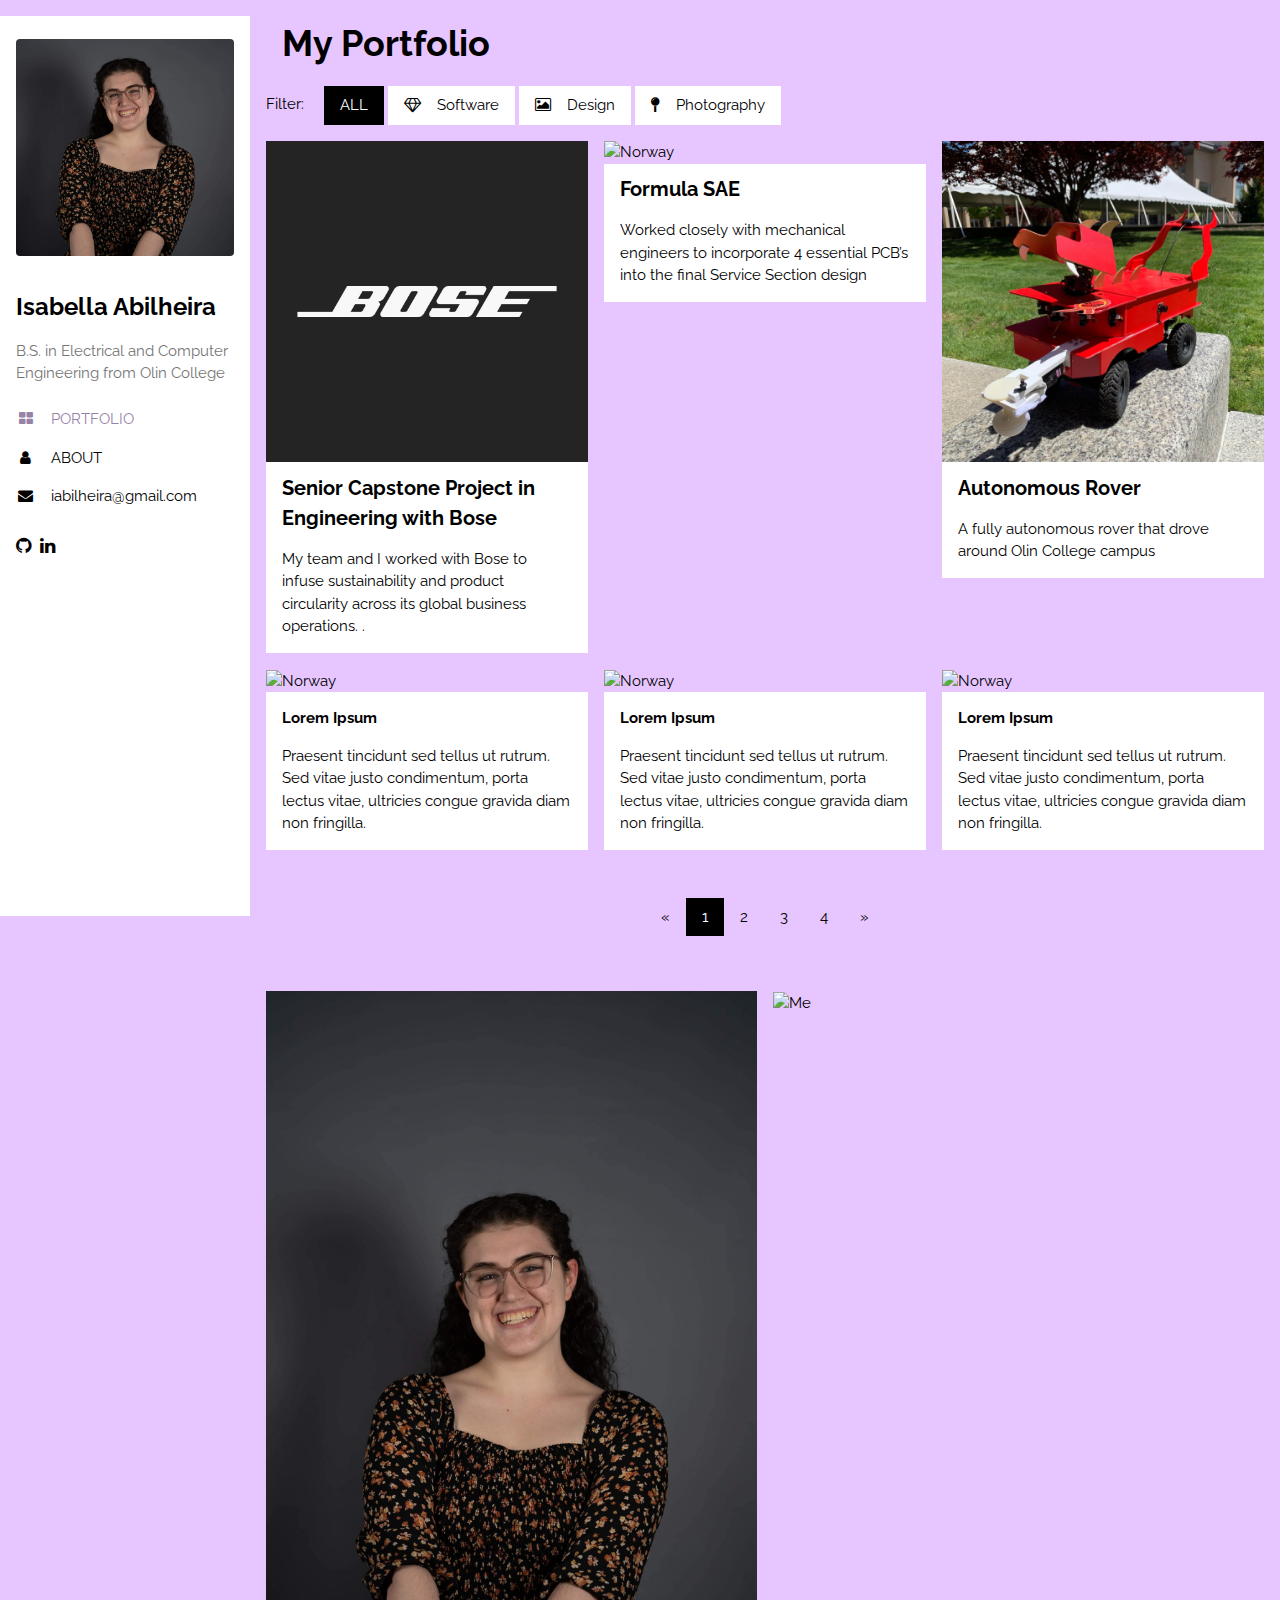
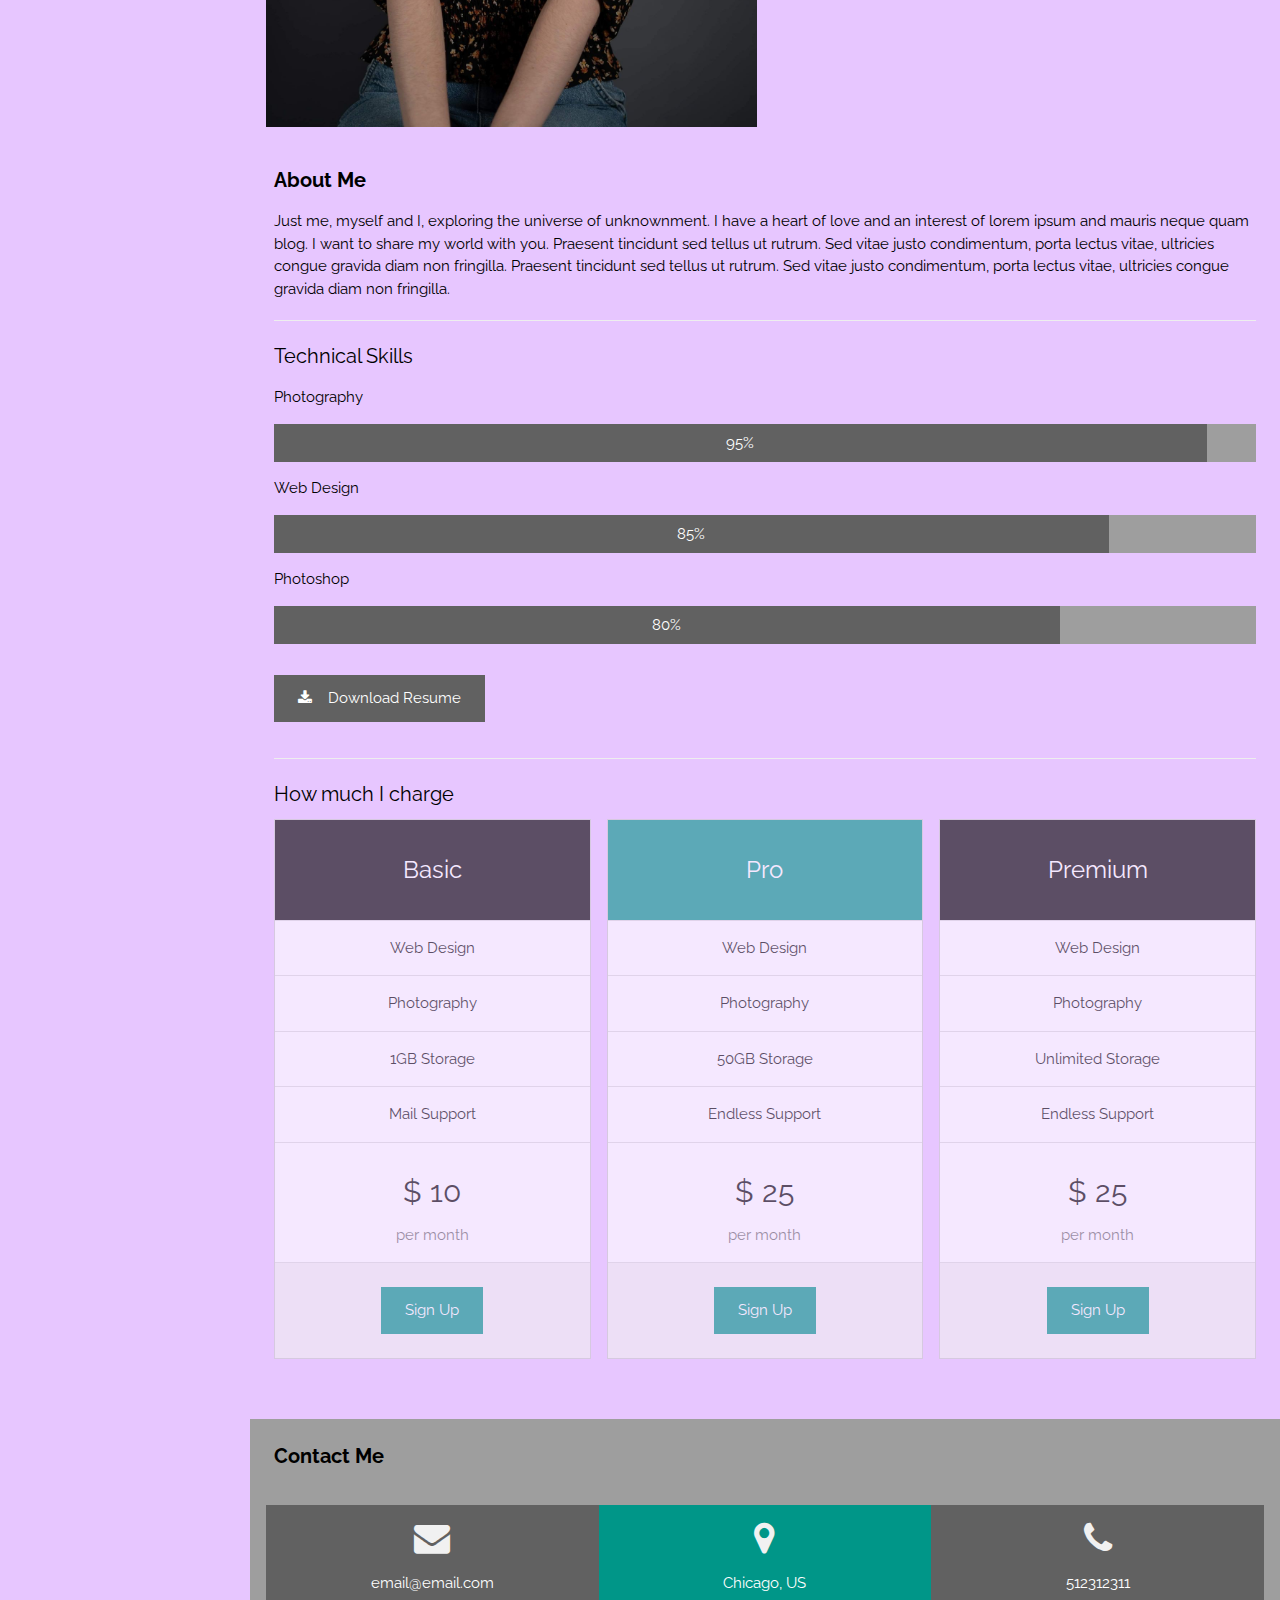
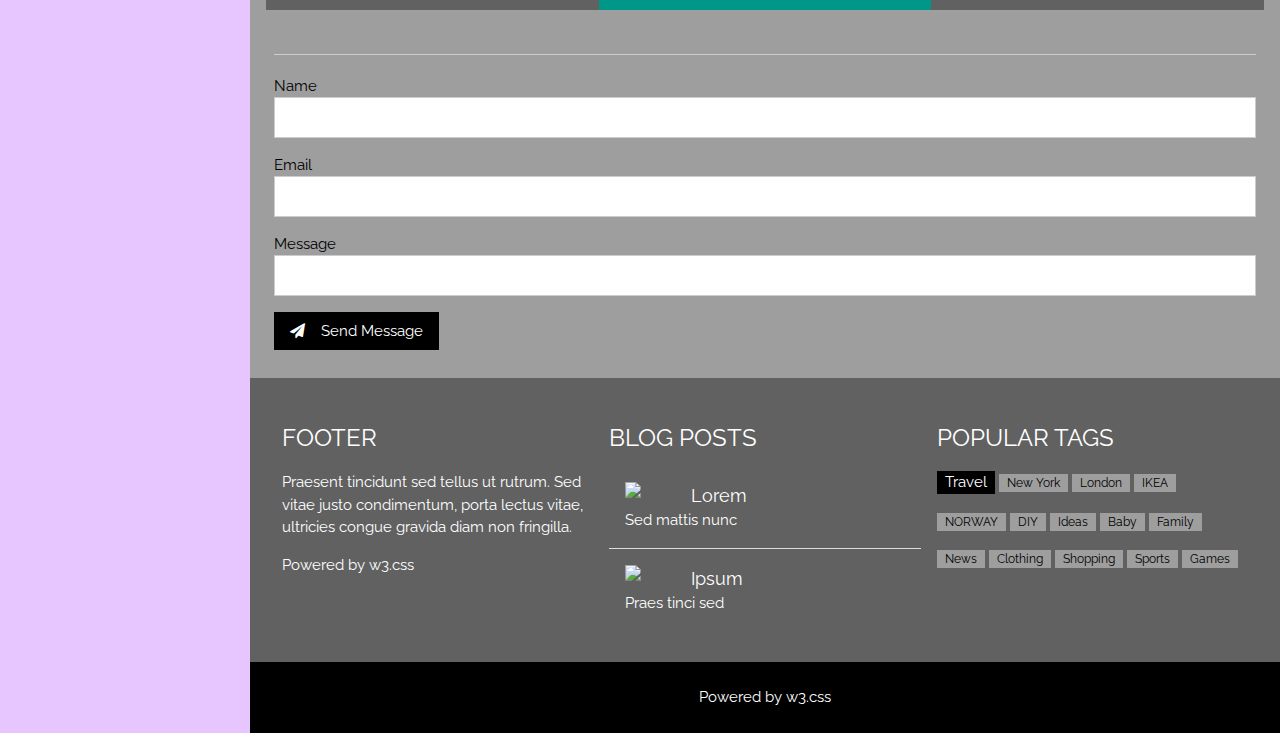
==== commit 898e96ae: "new background color and hyperlinks" ====
--- a/index.html
+++ b/index.html
@@ -1,7 +1,7 @@
 <!DOCTYPE html>
 <html>
 <head>
-<title>Isabella Abilhei Portfolio</title>
+<title>Isabella Abilheira Portfolio</title>
 <meta charset="UTF-8">
 <meta name="viewport" content="width=device-width, initial-scale=1">
 <link rel="stylesheet" href="https://www.w3schools.com/w3css/4/w3.css">
@@ -10,31 +10,32 @@
 <style>
 body,h1,h2,h3,h4,h5,h6 {font-family: "Raleway", sans-serif}
 </style>
+
+<style>
+  a { text-decoration: none; }
+</style>
+
 </head>
-<body class="w3-content" style="max-width:1600px; background-color:#CDCBCD;">
+<body class="w3-content" style="max-width:1600px; background-color:#e7c6ff;">
 
 <!-- Sidebar/menu -->
-<nav class="w3-sidebar w3-collapse w3-white w3-animate-left" style="z-index:3;width:300px;" id="mySidebar"><br>
+<nav class="w3-sidebar w3-collapse w3-white w3-animate-left" style="z-index:3;width:250px;" id="mySidebar"><br>
   <div class="w3-container">
     <a href="#" onclick="w3_close()" class="w3-hide-large w3-right w3-jumbo w3-padding w3-hover-grey" title="close menu">
       <i class="fa fa-remove"></i>
     </a>
-    <img src="portrait/me.jpg" alt="Portrait" style="width:65%;" class="w3-round"><br><br>
+    <img src="portrait/me.jpg" alt="Portrait" style="width:100%;" class="w3-round"><br><br>
     <h3><b>Isabella Abilheira</b></h3>
     <p class="w3-text-grey">B.S. in Electrical and Computer Engineering from Olin College</p>
   </div>
   <div class="w3-bar-block">
-    <a href="#portfolio" onclick="w3_close()" class="w3-bar-item w3-button w3-padding w3-text-teal"><i class="fa fa-th-large fa-fw w3-margin-right"></i>PORTFOLIO</a> 
+    <a href= "index.html" onclick="w3_close()" class="w3-bar-item w3-button w3-padding" style="color: #9882A7;"><i class="fa fa-th-large fa-fw w3-margin-right"></i>PORTFOLIO</a> 
     <a href="#about" onclick="w3_close()" class="w3-bar-item w3-button w3-padding"><i class="fa fa-user fa-fw w3-margin-right"></i>ABOUT</a> 
-    <a href="#contact" onclick="w3_close()" class="w3-bar-item w3-button w3-padding"><i class="fa fa-envelope fa-fw w3-margin-right"></i>CONTACT</a>
+    <a href="#contact" onclick="w3_close()" class="w3-bar-item w3-button w3-padding"><i class="fa fa-envelope fa-fw w3-margin-right"></i>iabilheira@gmail.com</a>
   </div>
   <div class="w3-panel w3-large">
-    <i class="fa fa-facebook-official w3-hover-opacity"></i>
-    <i class="fa fa-instagram w3-hover-opacity"></i>
-    <i class="fa fa-snapchat w3-hover-opacity"></i>
-    <i class="fa fa-pinterest-p w3-hover-opacity"></i>
-    <i class="fa fa-twitter w3-hover-opacity"></i>
-    <i class="fa fa-linkedin w3-hover-opacity"></i>
+    <i class="fa fa-github w3-hover-opacity"></i>
+    <i class="fa fa-linkedin fa-fw w3-hover-opacity"></i>
   </div>
 </nav>
 
@@ -42,7 +43,7 @@
 <div class="w3-overlay w3-hide-large w3-animate-opacity" onclick="w3_close()" style="cursor:pointer" title="close side menu" id="myOverlay"></div>
 
 <!-- !PAGE CONTENT! -->
-<div class="w3-main" style="margin-left:300px">
+<div class="w3-main" style="margin-left:250px">
 
   <!-- Header -->
   <header id="portfolio">
@@ -65,26 +66,35 @@
   <!-- First Photo Grid-->
   <div class="w3-row-padding">
     <div class="w3-third w3-container w3-margin-bottom">
-      <img src="bose/images/bose_logo.jpg" alt="Norway" style="width:100%" class="w3-hover-opacity">
-      <div class="w3-container w3-white">
-        <h4><b>Senior Capstone Project with Bose</b></h4>
-        <p>Praesent tincidunt sed tellus ut rutrum. Sed vitae justo condimentum, porta lectus vitae, ultricies congue gravida diam non fringilla.</p>
-      </div>
-    </div>
+      <a href="bose/bose.html">
+        <img src="bose/images/bose_logo.jpg" alt="Norway" style="width:100%" class="w3-hover-opacity">
+        <div class="w3-container w3-white">
+          <h4><b>Senior Capstone Project in Engineering with Bose</b></h4>
+          <p>My team and I worked with Bose to infuse sustainability and product circularity across its global business operations. .</p>
+        </div>
+      </a>
+    </div>
+
     <div class="w3-third w3-container w3-margin-bottom">
-      <img src="formula/images/car.jpg" alt="Norway" style="width:100%" class="w3-hover-opacity">
-      <div class="w3-container w3-white">
-        <h4><b>Formula SAE</b></h4>
-        <p>Praesent tincidunt sed tellus ut rutrum. Sed vitae justo condimentum, porta lectus vitae, ultricies congue gravida diam non fringilla.</p>
-      </div>
-    </div>
+      <a href="formula/formula.html">
+        <img src="formula/images/car.jpg" alt="Norway" style="width:100%" class="w3-hover-opacity">
+        <div class="w3-container w3-white">
+          <h4><b>Formula SAE</b></h4>
+          <p>Worked closely with mechanical engineers to incorporate 4 essential PCB’s into the final Service Section design</p>
+        </div>
+      </a>
+    </div>
+
     <div class="w3-third w3-container">
-      <img src="rover/images/rover.jpg" alt="Norway" style="width:100%" class="w3-hover-opacity">
-      <div class="w3-container w3-white">
-        <h4><b>Autonomous Rover</b></h4>
-        <p>A fully autonomous rover that drove around Olin College campus</p>
-      </div>
-    </div>
+      <a href="rover/rover.html">
+        <img src="rover/images/rover.jpg" alt="Norway" style="width:100%" class="w3-hover-opacity">
+        <div class="w3-container w3-white">
+          <h4><b>Autonomous Rover</b></h4>
+          <p>A fully autonomous rover that drove around Olin College campus</p>
+        </div>
+      </a>
+    </div>
+      
   </div>
   
   <!-- Second Photo Grid-->
